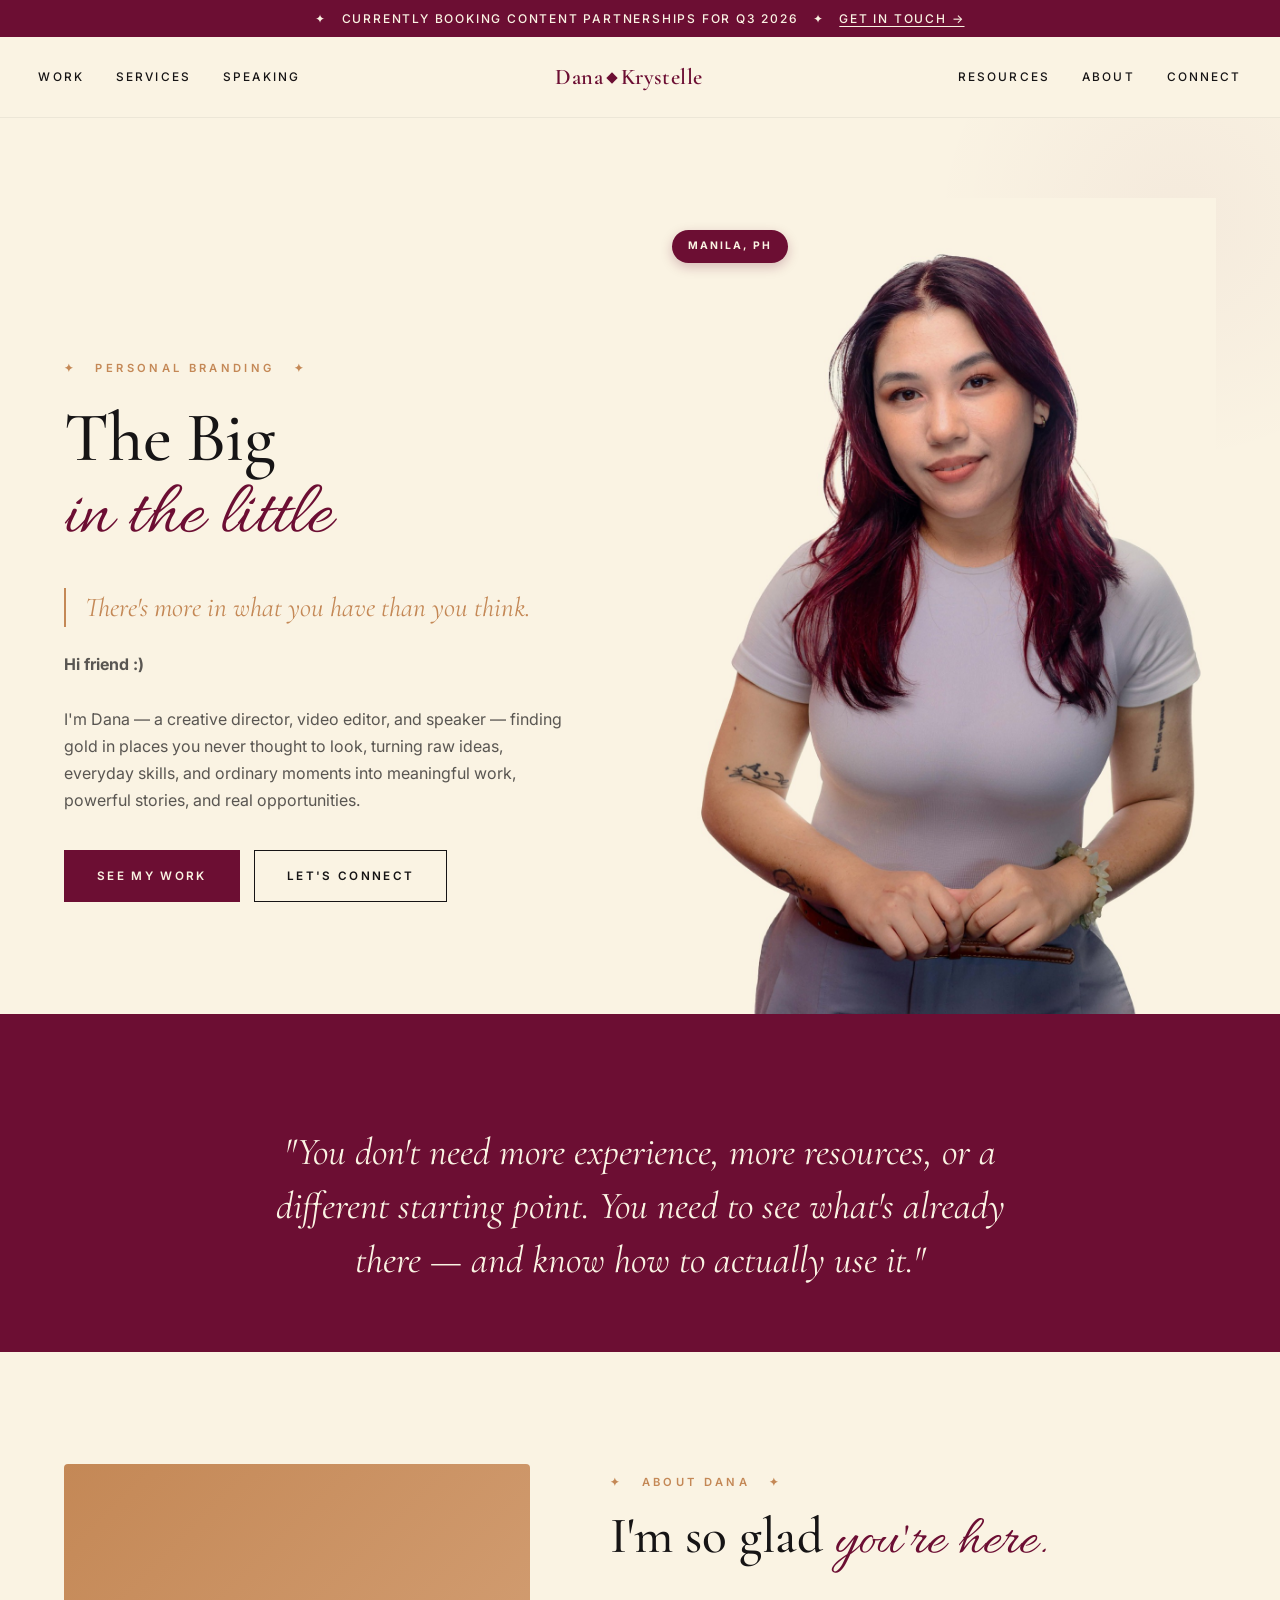
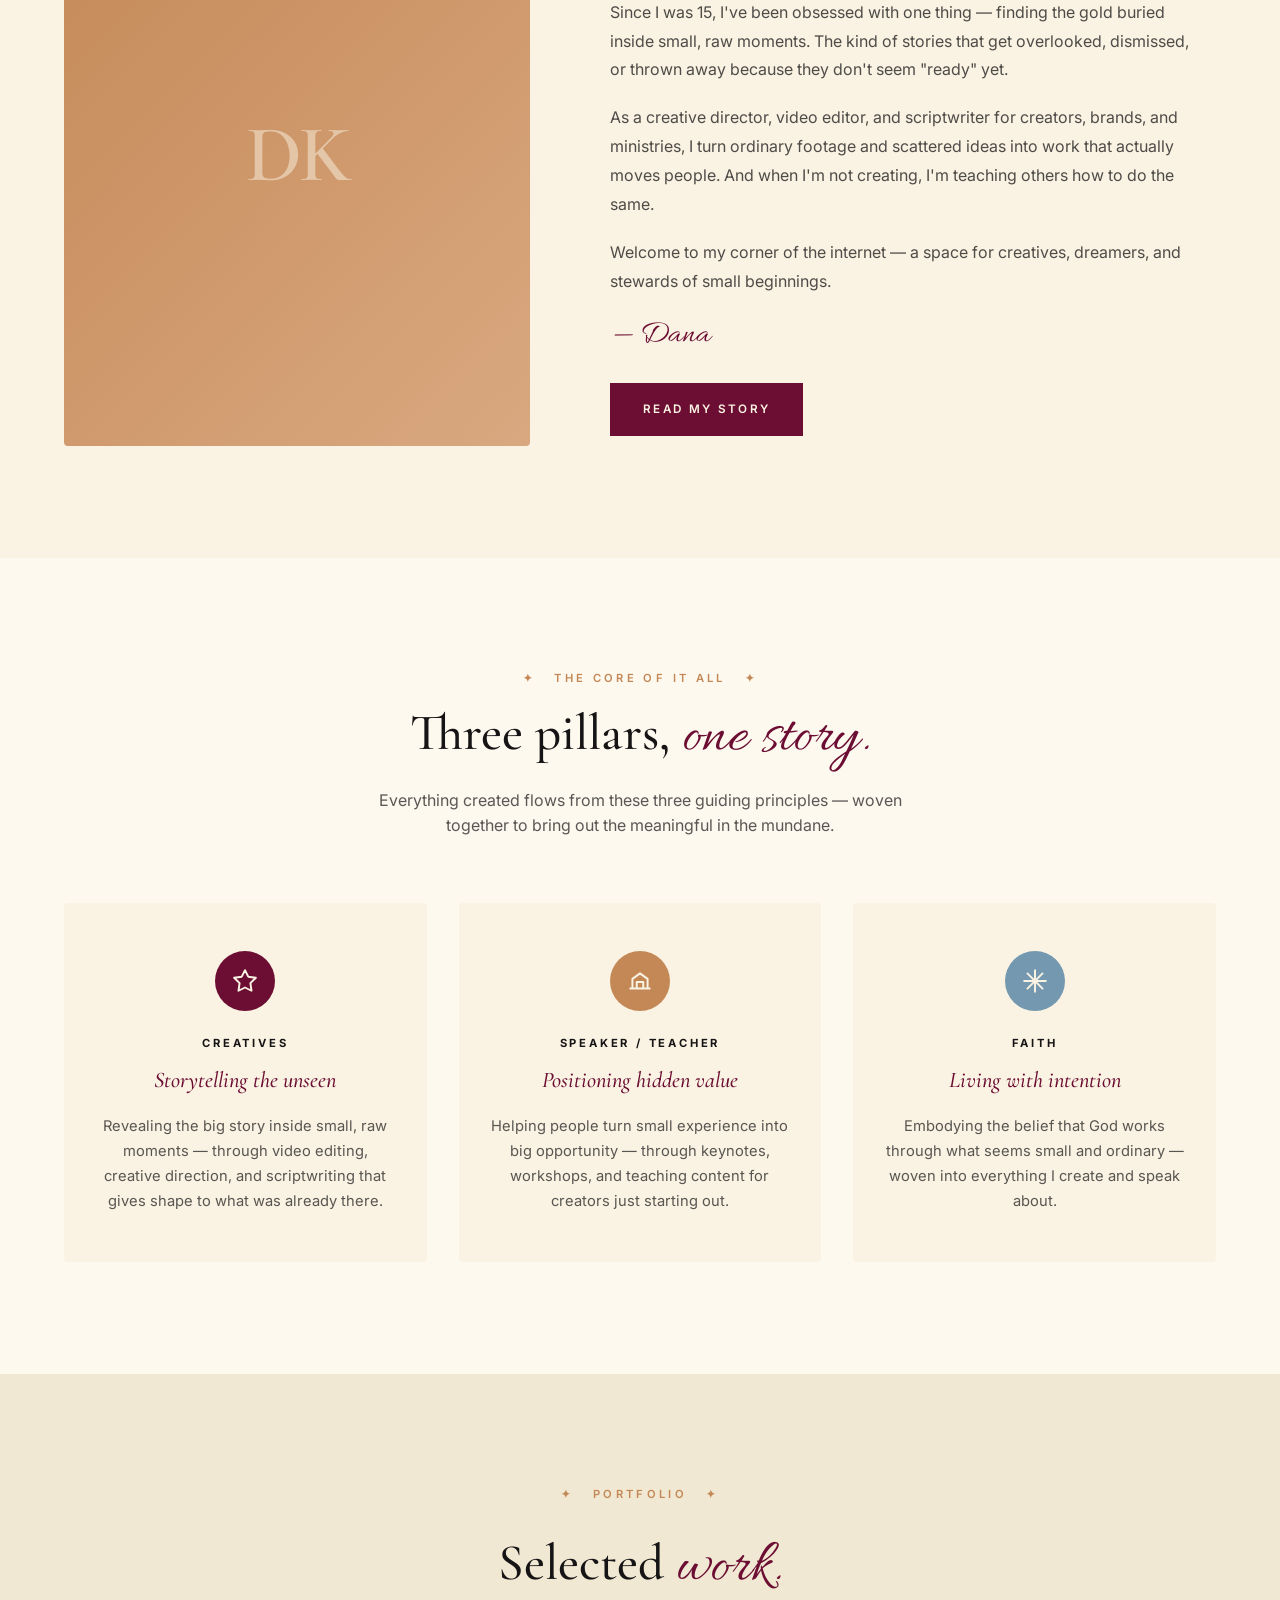
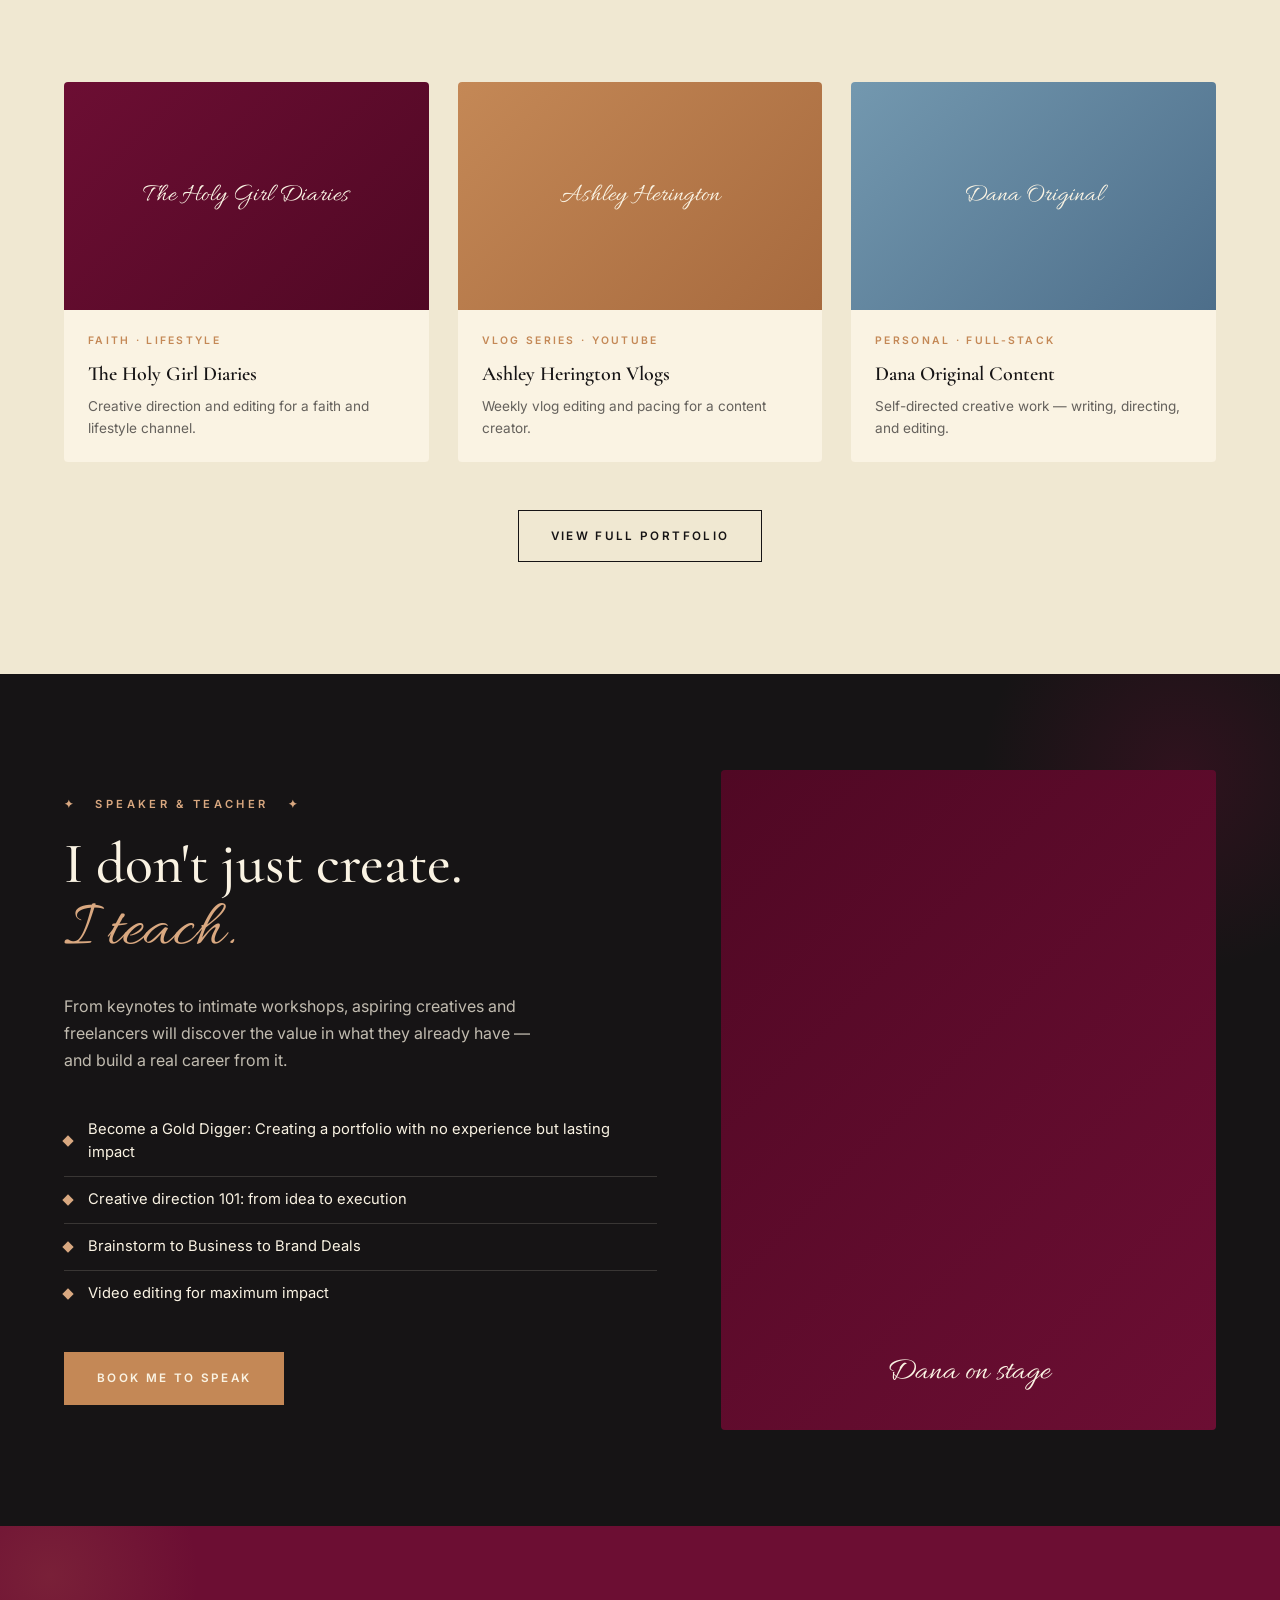
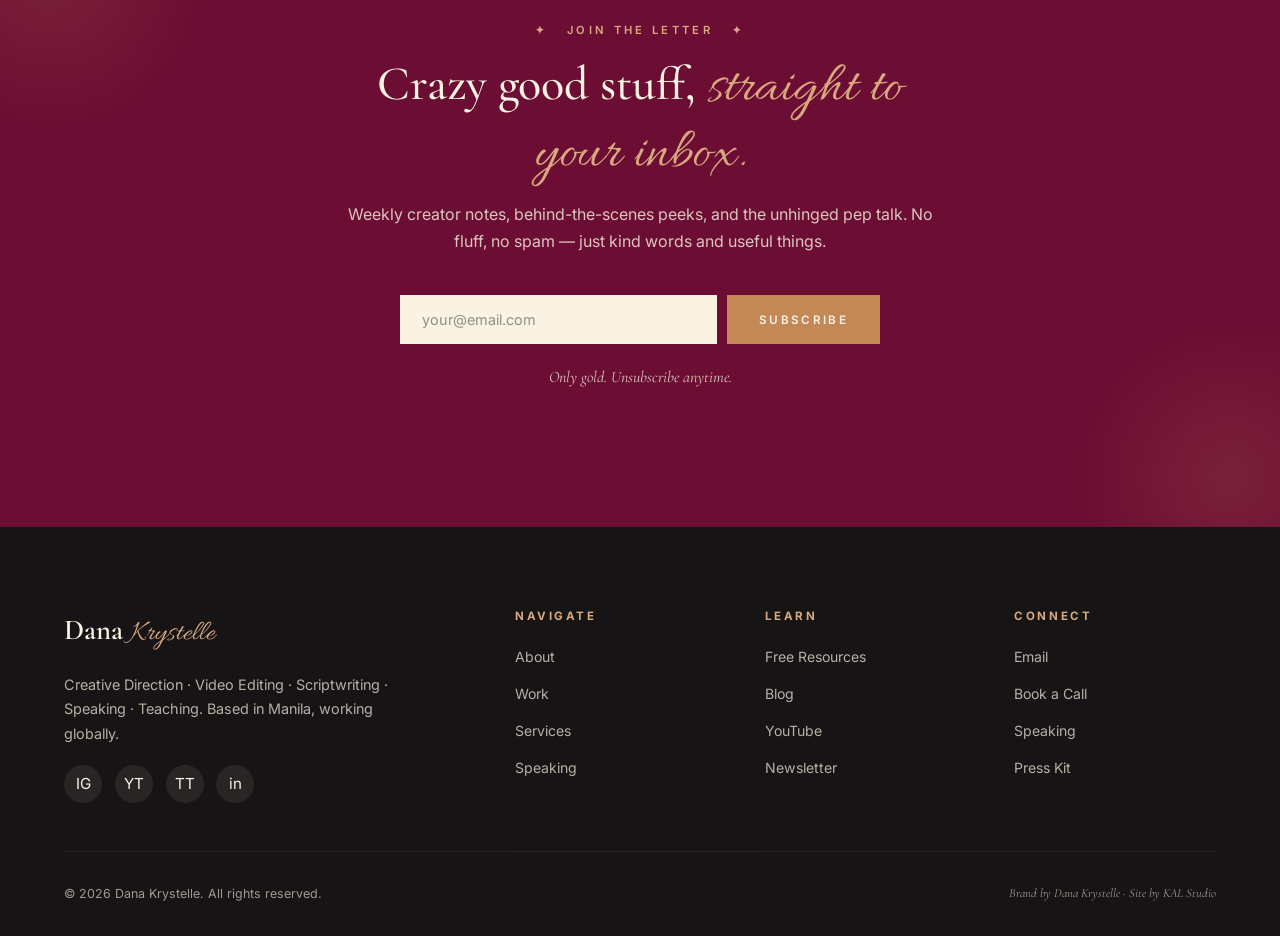
==== index.html @ e23ae47c "Add files via upload" ====
<!DOCTYPE html>
<html lang="en">
<head>
<meta charset="UTF-8">
<meta name="viewport" content="width=device-width, initial-scale=1.0">
<title>Dana Krystelle — The Big in the Little</title>
<link rel="preconnect" href="https://fonts.googleapis.com">
<link rel="preconnect" href="https://fonts.gstatic.com" crossorigin>
<link href="https://fonts.googleapis.com/css2?family=Cormorant+Garamond:ital,wght@0,400;0,500;0,600;0,700;1,400&family=Inter:wght@300;400;500;600;700&family=Allura&display=swap" rel="stylesheet">
<style>
/* ════════════ DANA KRYSTELLE — SHARED STYLES ════════════ */

:root {
  --salem: #161415;
  --blood: #6c0e33;
  --blood-deep: #500824;
  --water: #7398af;
  --coffee: #c48856;
  --coffee-soft: #d9a880;
  --linen: #faf3e3;
  --linen-deep: #f0e8d2;
  --linen-cream: #fdf9ef;
  --serif: 'Cormorant Garamond', Georgia, serif;
  --sans: 'Inter', -apple-system, sans-serif;
  --script: 'Allura', cursive;
}

* { margin: 0; padding: 0; box-sizing: border-box; }

html { scroll-behavior: smooth; }

body {
  background: var(--linen);
  color: var(--salem);
  font-family: var(--sans);
  font-weight: 400;
  line-height: 1.6;
  overflow-x: hidden;
}

img { max-width: 100%; display: block; }

/* ════════════ ANNOUNCEMENT BAR ════════════ */
.announce {
  background: var(--blood);
  color: var(--linen);
  text-align: center;
  padding: 0.55rem 1rem;
  font-size: 0.75rem;
  letter-spacing: 0.15em;
  text-transform: uppercase;
  font-weight: 500;
}
.announce a {
  color: var(--linen);
  text-decoration: underline;
  text-underline-offset: 3px;
}

/* ════════════ NAV ════════════ */
nav {
  background: var(--linen);
  padding: 1.4rem 3vw;
  display: flex;
  align-items: center;
  justify-content: space-between;
  position: sticky;
  top: 0;
  z-index: 100;
  border-bottom: 1px solid rgba(22, 20, 21, 0.06);
}

.nav-left, .nav-right {
  display: flex;
  gap: 2rem;
  align-items: center;
}

.nav-link {
  font-family: var(--sans);
  font-size: 0.74rem;
  letter-spacing: 0.18em;
  text-transform: uppercase;
  color: var(--salem);
  text-decoration: none;
  font-weight: 500;
  transition: color 0.2s;
}
.nav-link:hover { color: var(--blood); }
.nav-link.active { color: var(--blood); }

.nav-logo {
  font-family: var(--serif);
  font-weight: 600;
  font-size: 1.4rem;
  color: var(--blood);
  text-decoration: none;
  letter-spacing: 0.02em;
}
.nav-logo .diamond {
  display: inline-block;
  width: 8px;
  height: 8px;
  background: var(--blood);
  margin: 0 0.3rem;
  transform: rotate(45deg);
  vertical-align: middle;
  margin-bottom: 4px;
}

@media(max-width: 900px) {
  .nav-left, .nav-right { gap: 1rem; }
  .nav-link { font-size: 0.65rem; }
  .nav-logo { font-size: 1.1rem; }
}

/* ════════════ BUTTONS ════════════ */
.btn {
  font-family: var(--sans);
  font-size: 0.73rem;
  font-weight: 600;
  letter-spacing: 0.2em;
  text-transform: uppercase;
  padding: 1rem 2rem;
  text-decoration: none;
  display: inline-block;
  transition: all 0.25s;
  border: 1.5px solid transparent;
  cursor: pointer;
}

.btn-primary {
  background: var(--blood);
  color: var(--linen);
}
.btn-primary:hover { background: var(--blood-deep); }

.btn-outline {
  background: transparent;
  color: var(--salem);
  border-color: var(--salem);
}
.btn-outline:hover { background: var(--salem); color: var(--linen); }

.btn-coffee {
  background: var(--coffee);
  color: var(--linen);
}
.btn-coffee:hover { background: #a76a3e; }

/* ════════════ SECTION ELEMENTS ════════════ */
.section-eyebrow {
  font-family: var(--sans);
  font-size: 0.7rem;
  letter-spacing: 0.3em;
  text-transform: uppercase;
  color: var(--coffee);
  font-weight: 600;
  margin-bottom: 1rem;
}

/* ════════════ PAGE HEADER (Sub-pages) ════════════ */
.page-header {
  background: var(--linen);
  padding: 5rem 5vw 4rem;
  text-align: center;
  border-bottom: 1px solid rgba(22, 20, 21, 0.06);
}

.page-header .eyebrow {
  font-family: var(--sans);
  font-size: 0.7rem;
  letter-spacing: 0.3em;
  text-transform: uppercase;
  color: var(--coffee);
  font-weight: 600;
  margin-bottom: 1rem;
}

.page-header h1 {
  font-family: var(--serif);
  font-weight: 500;
  font-size: clamp(2.5rem, 5vw, 4.5rem);
  line-height: 1.05;
  color: var(--salem);
  margin-bottom: 1rem;
}

.page-header h1 .script {
  font-family: var(--script);
  color: var(--blood);
  font-weight: 400;
  font-size: 1.15em;
}

.page-header p {
  font-family: var(--sans);
  font-size: 1.05rem;
  color: var(--salem);
  opacity: 0.7;
  line-height: 1.7;
  max-width: 600px;
  margin: 0 auto;
}

/* ════════════ NEWSLETTER ════════════ */
.newsletter {
  background: var(--blood);
  color: var(--linen);
  padding: 6rem 5vw;
  text-align: center;
  position: relative;
  overflow: hidden;
}

.newsletter::before, .newsletter::after {
  content: '';
  position: absolute;
  width: 300px;
  height: 300px;
  background: radial-gradient(circle, rgba(196, 136, 86, 0.15), transparent 70%);
  border-radius: 50%;
}
.newsletter::before { top: -100px; left: -100px; }
.newsletter::after { bottom: -100px; right: -100px; }

.newsletter-content {
  max-width: 600px;
  margin: 0 auto;
  position: relative;
  z-index: 2;
}

.newsletter-eyebrow {
  font-family: var(--sans);
  font-size: 0.7rem;
  letter-spacing: 0.3em;
  text-transform: uppercase;
  color: var(--coffee-soft);
  font-weight: 600;
  margin-bottom: 1rem;
}

.newsletter h2 {
  font-family: var(--serif);
  font-weight: 500;
  font-size: clamp(2rem, 4vw, 3rem);
  line-height: 1.15;
  margin-bottom: 0.8rem;
}

.newsletter h2 .script {
  font-family: var(--script);
  color: var(--coffee-soft);
  font-weight: 400;
  font-size: 1.2em;
}

.newsletter p {
  font-size: 1rem;
  opacity: 0.8;
  line-height: 1.7;
  margin-bottom: 2.5rem;
}

.newsletter-form {
  display: flex;
  gap: 0.6rem;
  max-width: 480px;
  margin: 0 auto;
  flex-wrap: wrap;
  justify-content: center;
}

.newsletter-input {
  flex: 1;
  min-width: 240px;
  padding: 1rem 1.4rem;
  background: var(--linen);
  border: none;
  color: var(--salem);
  font-family: var(--sans);
  font-size: 0.9rem;
  border-radius: 0;
}
.newsletter-input::placeholder { color: rgba(22, 20, 21, 0.45); }
.newsletter-input:focus { outline: 2px solid var(--coffee); outline-offset: 2px; }

.newsletter-btn {
  background: var(--coffee);
  color: var(--linen);
  border: none;
  padding: 1rem 2rem;
  font-family: var(--sans);
  font-size: 0.73rem;
  font-weight: 600;
  letter-spacing: 0.2em;
  text-transform: uppercase;
  cursor: pointer;
  transition: background 0.2s;
}
.newsletter-btn:hover { background: #a76a3e; }

.newsletter-note {
  font-size: 0.75rem;
  margin-top: 1.2rem;
  opacity: 0.6;
  font-style: italic;
  font-family: var(--serif);
}

/* ════════════ FOOTER ════════════ */
footer {
  background: var(--salem);
  color: var(--linen);
  padding: 5rem 5vw 2rem;
}

.footer-top {
  display: grid;
  grid-template-columns: 2fr 1fr 1fr 1fr;
  gap: 3rem;
  max-width: 1200px;
  margin: 0 auto 3rem;
}

.footer-brand h3 {
  font-family: var(--serif);
  font-weight: 600;
  font-size: 1.8rem;
  color: var(--linen);
  margin-bottom: 1rem;
}

.footer-brand h3 .script {
  font-family: var(--script);
  color: var(--coffee-soft);
  font-weight: 400;
}

.footer-brand p {
  font-size: 0.9rem;
  opacity: 0.7;
  line-height: 1.7;
  max-width: 360px;
  margin-bottom: 1.2rem;
}

.footer-social {
  display: flex;
  gap: 0.8rem;
}

.footer-social a {
  width: 38px;
  height: 38px;
  background: rgba(250, 243, 227, 0.08);
  border-radius: 50%;
  display: flex;
  align-items: center;
  justify-content: center;
  color: var(--linen);
  text-decoration: none;
  font-size: 0.95rem;
  transition: background 0.2s;
}
.footer-social a:hover { background: var(--blood); }

.footer-col h4 {
  font-family: var(--sans);
  font-size: 0.72rem;
  font-weight: 700;
  letter-spacing: 0.22em;
  text-transform: uppercase;
  margin-bottom: 1.2rem;
  color: var(--coffee-soft);
}

.footer-col ul { list-style: none; }
.footer-col li { margin-bottom: 0.7rem; }
.footer-col a {
  font-family: var(--sans);
  font-size: 0.88rem;
  color: var(--linen);
  text-decoration: none;
  opacity: 0.7;
  transition: opacity 0.2s;
}
.footer-col a:hover { opacity: 1; color: var(--coffee-soft); }

.footer-bottom {
  max-width: 1200px;
  margin: 0 auto;
  padding-top: 2rem;
  border-top: 1px solid rgba(250, 243, 227, 0.1);
  display: flex;
  justify-content: space-between;
  align-items: center;
  flex-wrap: wrap;
  gap: 1rem;
  font-size: 0.78rem;
  opacity: 0.6;
}

.footer-bottom .credit {
  font-family: var(--serif);
  font-style: italic;
}

@media(max-width: 900px) {
  .footer-top { grid-template-columns: 1fr 1fr; gap: 2rem; }
}
@media(max-width: 600px) {
  .footer-top { grid-template-columns: 1fr; }
}

/* ════════════ FADE-UP ANIMATION ════════════ */
.fade-up {
  opacity: 0;
  transform: translateY(30px);
  transition: opacity 0.8s ease, transform 0.8s ease;
}
.fade-up.visible {
  opacity: 1;
  transform: none;
}

</style>
<style>
/* ════════════ HERO ════════════ */
.hero {
  background: var(--linen);
  padding: 5rem 5vw 0;
  display: grid;
  grid-template-columns: 1fr 1fr;
  gap: 4rem;
  align-items: end;
  position: relative;
  overflow: visible;
  min-height: 600px;
}
.hero-text { padding-bottom: 7rem; }
.hero::before {
  content: '';
  position: absolute;
  top: -150px;
  right: -150px;
  width: 500px;
  height: 500px;
  background: radial-gradient(circle, rgba(108, 14, 51, 0.04), transparent 70%);
  border-radius: 50%;
  pointer-events: none;
}
.hero-text { max-width: 580px; position: relative; z-index: 2; }
.hero-eyebrow {
  font-family: var(--sans);
  font-size: 0.7rem;
  letter-spacing: 0.3em;
  text-transform: uppercase;
  color: var(--coffee);
  font-weight: 600;
  margin-bottom: 1.5rem;
}
.hero h1 {
  font-family: var(--serif);
  font-weight: 500;
  font-size: clamp(2.8rem, 5.5vw, 5rem);
  line-height: 1.05;
  letter-spacing: -0.01em;
  color: var(--salem);
  margin-bottom: 0.5rem;
}
.hero h1 .script {
  font-family: var(--script);
  font-weight: 400;
  color: var(--blood);
  font-size: 1.1em;
  display: block;
  line-height: 1;
  margin-top: 0.2rem;
}
.hero-quote {
  font-family: var(--serif);
  font-style: italic;
  font-size: clamp(1.35rem, 2.4vw, 1.7rem);
  color: var(--coffee);
  margin: 2rem 0 1.5rem;
  line-height: 1.45;
  padding-left: 1.2rem;
  border-left: 2px solid var(--coffee);
}
.hero-sub {
  font-family: var(--sans);
  font-size: 1rem;
  color: var(--salem);
  opacity: 0.7;
  line-height: 1.7;
  margin-bottom: 2.2rem;
  max-width: 500px;
}
.hero-actions { display: flex; gap: 0.9rem; flex-wrap: wrap; }
.hero-photo {
  position: relative;
  align-self: end;
  background: transparent;
}
.hero-photo-inner {
  width: 100%;
  height: 100%;
  position: relative;
  display: flex;
  align-items: flex-end;
  justify-content: center;
}
.hero-photo-img {
  width: 100%;
  height: auto;
  display: block;
  object-fit: contain;
  object-position: bottom center;
}

.hero-photo-label {
  display: none;
}
.hero-photo-tag {
  position: absolute;
  top: 2rem;
  left: 0;
  background: var(--blood);
  color: var(--linen);
  font-family: var(--sans);
  font-size: 0.65rem;
  letter-spacing: 0.2em;
  text-transform: uppercase;
  font-weight: 700;
  padding: 0.5rem 1rem;
  border-radius: 100px;
  z-index: 3;
  box-shadow: 0 4px 12px rgba(108, 14, 51, 0.25);
}
@media(max-width: 900px) {
  .hero { grid-template-columns: 1fr; gap: 2.5rem; padding: 3rem 5vw 0; min-height: auto; }
  .hero-text { padding-bottom: 2rem; }
  .hero-photo { max-width: 320px; margin: 0 auto; margin-bottom: -60px; }
}

/* ════════════ VERSE STRIP ════════════ */
.verse-strip {
  background: var(--blood);
  color: var(--linen);
  padding: 7rem 5vw 4rem;
  text-align: center;
  position: relative;
}
.verse-strip-quote {
  font-family: var(--serif);
  font-style: italic;
  font-size: clamp(1.5rem, 3vw, 2.4rem);
  line-height: 1.4;
  font-weight: 400;
  max-width: 800px;
  margin: 0 auto;
}
.verse-strip-attr {
  font-family: var(--sans);
  font-size: 0.75rem;
  letter-spacing: 0.25em;
  text-transform: uppercase;
  margin-top: 1.5rem;
  opacity: 0.7;
  font-weight: 500;
}

/* ════════════ WELCOME / ABOUT TEASER ════════════ */
.welcome {
  background: var(--linen);
  padding: 7rem 5vw;
  display: grid;
  grid-template-columns: 1fr 1.3fr;
  gap: 5rem;
  align-items: center;
}
.welcome-photo { position: relative; aspect-ratio: 4/5; }
.welcome-photo-bg {
  width: 100%;
  height: 100%;
  background: linear-gradient(135deg, var(--coffee), var(--coffee-soft));
  display: flex;
  align-items: center;
  justify-content: center;
  font-family: var(--serif);
  font-weight: 600;
  color: rgba(250, 243, 227, 0.5);
  font-size: 5rem;
  letter-spacing: -0.04em;
  border-radius: 4px;
}
.welcome-photo::before {
  content: '';
  position: absolute;
  top: 20px;
  left: 20px;
  right: -20px;
  bottom: -20px;
  border: 1.5px solid var(--blood);
  border-radius: 4px;
  z-index: -1;
}
.welcome-text { max-width: 580px; }
.welcome h2 {
  font-family: var(--serif);
  font-weight: 500;
  font-size: clamp(2rem, 4vw, 3.4rem);
  line-height: 1.1;
  margin-bottom: 1.5rem;
  color: var(--salem);
}
.welcome h2 .script {
  font-family: var(--script);
  color: var(--blood);
  font-weight: 400;
  font-size: 1.1em;
}
.welcome p {
  font-size: 1rem;
  color: var(--salem);
  opacity: 0.75;
  line-height: 1.8;
  margin-bottom: 1.2rem;
}
.welcome-sig {
  font-family: var(--script);
  font-size: 2rem;
  color: var(--blood);
  margin-top: 1.5rem;
  line-height: 1;
}
.welcome-cta { margin-top: 2rem; }
@media(max-width: 900px) {
  .welcome { grid-template-columns: 1fr; gap: 3rem; padding: 4rem 5vw; }
  .welcome-photo { max-width: 380px; }
  .welcome-photo::before { display: none; }
}

/* ════════════ BRAND PILLARS ════════════ */
.pillars { background: var(--linen-cream); padding: 7rem 5vw; text-align: center; }
.pillars-header { margin-bottom: 4rem; }
.pillars-header h2 {
  font-family: var(--serif);
  font-weight: 500;
  font-size: clamp(2rem, 4vw, 3.2rem);
  line-height: 1.15;
  margin-bottom: 0.8rem;
}
.pillars-header .script {
  font-family: var(--script);
  color: var(--blood);
  font-weight: 400;
  font-size: 1.2em;
}
.pillars-header p {
  font-size: 1rem;
  color: var(--salem);
  opacity: 0.7;
  max-width: 580px;
  margin: 0 auto;
}
.pillars-grid {
  display: grid;
  grid-template-columns: repeat(3, 1fr);
  gap: 2rem;
  max-width: 1200px;
  margin: 0 auto;
}
.pillar {
  background: var(--linen);
  padding: 3rem 2rem;
  border-radius: 4px;
  text-align: center;
  transition: transform 0.3s;
}
.pillar:hover { transform: translateY(-6px); }
.pillar-icon {
  width: 60px;
  height: 60px;
  margin: 0 auto 1.5rem;
  display: flex;
  align-items: center;
  justify-content: center;
  background: var(--blood);
  border-radius: 50%;
  color: var(--linen);
}
.pillar:nth-child(2) .pillar-icon { background: var(--coffee); }
.pillar:nth-child(3) .pillar-icon { background: var(--water); }
.pillar-icon svg {
  width: 26px;
  height: 26px;
  stroke: currentColor;
  fill: none;
  stroke-width: 1.8;
  stroke-linecap: round;
  stroke-linejoin: round;
}
.pillar-tag {
  font-family: var(--sans);
  font-size: 0.7rem;
  font-weight: 700;
  letter-spacing: 0.25em;
  text-transform: uppercase;
  color: var(--salem);
  margin-bottom: 0.6rem;
}
.pillar h3 {
  font-family: var(--serif);
  font-style: italic;
  font-weight: 500;
  font-size: 1.4rem;
  color: var(--blood);
  margin-bottom: 1rem;
}
.pillar p {
  font-family: var(--sans);
  font-size: 0.92rem;
  color: var(--salem);
  opacity: 0.7;
  line-height: 1.7;
}
@media(max-width: 900px) {
  .pillars-grid { grid-template-columns: 1fr; }
  .pillars { padding: 4rem 5vw; }
}

/* ════════════ FEATURED WORK PREVIEW ════════════ */
.work-preview { background: var(--linen-deep); padding: 7rem 5vw; }
.work-preview-header { text-align: center; margin-bottom: 4rem; }
.work-preview-header h2 {
  font-family: var(--serif);
  font-weight: 500;
  font-size: clamp(2rem, 4vw, 3.2rem);
  margin-bottom: 0.8rem;
}
.work-preview-header .script {
  font-family: var(--script);
  color: var(--blood);
  font-weight: 400;
  font-size: 1.2em;
}
.work-grid-preview {
  display: grid;
  grid-template-columns: repeat(3, 1fr);
  gap: 1.8rem;
  max-width: 1200px;
  margin: 0 auto 3rem;
}
.work-card {
  background: var(--linen);
  border-radius: 4px;
  overflow: hidden;
  text-decoration: none;
  color: var(--salem);
  transition: transform 0.3s, box-shadow 0.3s;
  display: block;
}
.work-card:hover {
  transform: translateY(-6px);
  box-shadow: 0 20px 40px rgba(22, 20, 21, 0.12);
}
.work-thumb { aspect-ratio: 16/10; position: relative; overflow: hidden; }
.work-thumb-img {
  width: 100%;
  height: 100%;
  display: flex;
  align-items: center;
  justify-content: center;
  font-family: var(--script);
  color: var(--linen);
  font-size: 1.6rem;
}
.wt1 { background: linear-gradient(135deg, #6c0e33, #500824); }
.wt2 { background: linear-gradient(135deg, #c48856, #a76a3e); }
.wt3 { background: linear-gradient(135deg, #7398af, #4d6e8a); }
.work-info { padding: 1.4rem 1.5rem; }
.work-tag {
  font-family: var(--sans);
  font-size: 0.65rem;
  letter-spacing: 0.22em;
  text-transform: uppercase;
  color: var(--coffee);
  font-weight: 600;
  margin-bottom: 0.5rem;
}
.work-card h3 {
  font-family: var(--serif);
  font-weight: 600;
  font-size: 1.25rem;
  margin-bottom: 0.4rem;
  color: var(--salem);
}
.work-card p {
  font-size: 0.85rem;
  color: var(--salem);
  opacity: 0.65;
  line-height: 1.6;
}
.work-cta-wrap { text-align: center; }
@media(max-width: 900px) {
  .work-grid-preview { grid-template-columns: 1fr; }
}

/* ════════════ SPEAKING BANNER ════════════ */
.speaker-banner {
  background: var(--salem);
  color: var(--linen);
  padding: 6rem 5vw;
  position: relative;
  overflow: hidden;
}
.speaker-banner::before {
  content: '';
  position: absolute;
  top: -100px;
  right: -100px;
  width: 400px;
  height: 400px;
  background: radial-gradient(circle, rgba(108, 14, 51, 0.3), transparent 70%);
  border-radius: 50%;
}
.speaker-grid {
  display: grid;
  grid-template-columns: 1.2fr 1fr;
  gap: 4rem;
  align-items: center;
  max-width: 1200px;
  margin: 0 auto;
  position: relative;
  z-index: 2;
}
.speaker-eyebrow {
  font-family: var(--sans);
  font-size: 0.7rem;
  letter-spacing: 0.3em;
  text-transform: uppercase;
  color: var(--coffee-soft);
  font-weight: 600;
  margin-bottom: 1.2rem;
}
.speaker-banner h2 {
  font-family: var(--serif);
  font-weight: 500;
  font-size: clamp(2rem, 4.5vw, 3.6rem);
  line-height: 1.1;
  margin-bottom: 1.5rem;
}
.speaker-banner h2 .script {
  font-family: var(--script);
  color: var(--coffee-soft);
  font-weight: 400;
  font-size: 1.15em;
  display: block;
}
.speaker-banner p {
  font-size: 1rem;
  opacity: 0.75;
  line-height: 1.7;
  margin-bottom: 2rem;
  max-width: 480px;
}
.speaker-topics { list-style: none; margin-bottom: 2.2rem; }
.speaker-topics li {
  padding: 0.7rem 0;
  border-bottom: 1px solid rgba(250, 243, 227, 0.15);
  font-size: 0.92rem;
  display: flex;
  align-items: center;
  gap: 1rem;
}
.speaker-topics li:last-child { border-bottom: none; }
.speaker-topics li::before {
  content: '';
  display: inline-block;
  width: 8px;
  height: 8px;
  background: var(--coffee-soft);
  transform: rotate(45deg);
  flex-shrink: 0;
}
.speaker-photo {
  aspect-ratio: 3/4;
  background: linear-gradient(135deg, var(--blood-deep), var(--blood));
  border-radius: 4px;
  display: flex;
  align-items: flex-end;
  justify-content: center;
  padding: 2rem;
  font-family: var(--script);
  color: var(--linen);
  font-size: 2rem;
  position: relative;
}
@media(max-width: 900px) {
  .speaker-grid { grid-template-columns: 1fr; gap: 3rem; }
  .speaker-banner { padding: 4rem 5vw; }
}
</style>
</head>
<body>

<!-- ANNOUNCEMENT BAR -->
<div class="announce">
  ✦ &nbsp; Currently booking content partnerships for Q3 2026 &nbsp; ✦ &nbsp; <a href="contact.html">Get in touch →</a>
</div>

<!-- NAV -->
<nav>
  <div class="nav-left">
    <a href="work.html" class="nav-link">Work</a>
    <a href="services.html" class="nav-link">Services</a>
    <a href="speaking.html" class="nav-link">Speaking</a>
  </div>
  <a href="index.html" class="nav-logo">Dana<span class="diamond"></span>Krystelle</a>
  <div class="nav-right">
    <a href="teaching.html" class="nav-link">Resources</a>
    <a href="about.html" class="nav-link">About</a>
    <a href="contact.html" class="nav-link">Connect</a>
  </div>
</nav>

<!-- HERO -->
<section class="hero">
  <div class="hero-text">
    <div class="hero-eyebrow">✦ &nbsp; Personal Branding &nbsp; ✦</div>
    <h1>The Big <span class="script">in the little</span></h1>
    <p class="hero-quote">There's more in what you have than you think.</p>
    <p class="hero-sub"><strong>Hi friend :)</strong><br><br>I'm Dana — a creative director, video editor, and speaker — finding gold in places you never thought to look, turning raw ideas, everyday skills, and ordinary moments into meaningful work, powerful stories, and real opportunities.</p>
    <div class="hero-actions">
      <a href="work.html" class="btn btn-primary">See My Work</a>
      <a href="contact.html" class="btn btn-outline">Let's Connect</a>
    </div>
  </div>
  <div class="hero-photo">
    <div class="hero-photo-tag">Manila, PH</div>
    <div class="hero-photo-inner">
      <img src="[data-uri]" alt="Dana Krystelle" class="hero-photo-img">
    </div>
  </div>
</section>

<!-- VERSE STRIP -->
<section class="verse-strip">
  <p class="verse-strip-quote">"You don't need more experience, more resources, or a different starting point. You need to see what's already there — and know how to actually use it."</p>
</section>

<!-- WELCOME / ABOUT TEASER -->
<section class="welcome">
  <div class="welcome-photo">
    <div class="welcome-photo-bg">DK</div>
  </div>
  <div class="welcome-text fade-up">
    <div class="section-eyebrow">✦ &nbsp; About Dana &nbsp; ✦</div>
    <h2>I'm so glad <span class="script">you're here.</span></h2>
    <p>Since I was 15, I've been obsessed with one thing — finding the gold buried inside small, raw moments. The kind of stories that get overlooked, dismissed, or thrown away because they don't seem "ready" yet.</p>
    <p>As a creative director, video editor, and scriptwriter for creators, brands, and ministries, I turn ordinary footage and scattered ideas into work that actually moves people. And when I'm not creating, I'm teaching others how to do the same.</p>
    <p>Welcome to my corner of the internet — a space for creatives, dreamers, and stewards of small beginnings.</p>
    <div class="welcome-sig">— Dana</div>
    <div class="welcome-cta">
      <a href="about.html" class="btn btn-primary">Read My Story</a>
    </div>
  </div>
</section>

<!-- BRAND PILLARS -->
<section class="pillars">
  <div class="pillars-header fade-up">
    <div class="section-eyebrow">✦ &nbsp; The Core of It All &nbsp; ✦</div>
    <h2>Three pillars, <span class="script">one story.</span></h2>
    <p>Everything created flows from these three guiding principles — woven together to bring out the meaningful in the mundane.</p>
  </div>
  <div class="pillars-grid">
    <div class="pillar fade-up">
      <div class="pillar-icon"><svg viewBox="0 0 24 24"><polygon points="12 2 15 8 22 9 17 14 18 21 12 18 6 21 7 14 2 9 9 8 12 2"/></svg></div>
      <div class="pillar-tag">Creatives</div>
      <h3>Storytelling the unseen</h3>
      <p>Revealing the big story inside small, raw moments — through video editing, creative direction, and scriptwriting that gives shape to what was already there.</p>
    </div>
    <div class="pillar fade-up">
      <div class="pillar-icon"><svg viewBox="0 0 24 24"><path d="M3 19h18M5 19v-9l7-5 7 5v9M9 19v-6h6v6"/></svg></div>
      <div class="pillar-tag">Speaker / Teacher</div>
      <h3>Positioning hidden value</h3>
      <p>Helping people turn small experience into big opportunity — through keynotes, workshops, and teaching content for creators just starting out.</p>
    </div>
    <div class="pillar fade-up">
      <div class="pillar-icon"><svg viewBox="0 0 24 24"><path d="M12 2v20M2 12h20M5 5l14 14M5 19l14-14"/></svg></div>
      <div class="pillar-tag">Faith</div>
      <h3>Living with intention</h3>
      <p>Embodying the belief that God works through what seems small and ordinary — woven into everything I create and speak about.</p>
    </div>
  </div>
</section>

<!-- WORK PREVIEW -->
<section class="work-preview">
  <div class="work-preview-header fade-up">
    <div class="section-eyebrow">✦ &nbsp; Portfolio &nbsp; ✦</div>
    <h2>Selected <span class="script">work.</span></h2>
  </div>
  <div class="work-grid-preview">
    <a href="work.html" class="work-card fade-up">
      <div class="work-thumb"><div class="work-thumb-img wt1">The Holy Girl Diaries</div></div>
      <div class="work-info">
        <div class="work-tag">Faith · Lifestyle</div>
        <h3>The Holy Girl Diaries</h3>
        <p>Creative direction and editing for a faith and lifestyle channel.</p>
      </div>
    </a>
    <a href="work.html" class="work-card fade-up">
      <div class="work-thumb"><div class="work-thumb-img wt2">Ashley Herington</div></div>
      <div class="work-info">
        <div class="work-tag">Vlog Series · YouTube</div>
        <h3>Ashley Herington Vlogs</h3>
        <p>Weekly vlog editing and pacing for a content creator.</p>
      </div>
    </a>
    <a href="work.html" class="work-card fade-up">
      <div class="work-thumb"><div class="work-thumb-img wt3">Dana Original</div></div>
      <div class="work-info">
        <div class="work-tag">Personal · Full-Stack</div>
        <h3>Dana Original Content</h3>
        <p>Self-directed creative work — writing, directing, and editing.</p>
      </div>
    </a>
  </div>
  <div class="work-cta-wrap">
    <a href="work.html" class="btn btn-outline">View Full Portfolio</a>
  </div>
</section>

<!-- SPEAKING BANNER -->
<section class="speaker-banner">
  <div class="speaker-grid">
    <div>
      <div class="speaker-eyebrow">✦ &nbsp; Speaker & Teacher &nbsp; ✦</div>
      <h2>I don't just create. <span class="script">I teach.</span></h2>
      <p>From keynotes to intimate workshops, aspiring creatives and freelancers will discover the value in what they already have — and build a real career from it.</p>
      <ul class="speaker-topics">
        <li>Become a Gold Digger: Creating a portfolio with no experience but lasting impact</li>
        <li>Creative direction 101: from idea to execution</li>
        <li>Brainstorm to Business to Brand Deals</li>
        <li>Video editing for maximum impact</li>
      </ul>
      <a href="speaking.html" class="btn btn-coffee">Book Me to Speak</a>
    </div>
    <div class="speaker-photo">Dana on stage</div>
  </div>
</section>

<!-- NEWSLETTER -->
<section class="newsletter">
  <div class="newsletter-content">
    <div class="newsletter-eyebrow">✦ &nbsp; Join the Letter &nbsp; ✦</div>
    <h2>Crazy good stuff, <span class="script">straight to your inbox.</span></h2>
    <p>Weekly creator notes, behind-the-scenes peeks, and the unhinged pep talk. No fluff, no spam — just kind words and useful things.</p>
    <form class="newsletter-form" onsubmit="event.preventDefault();">
      <input type="email" placeholder="your@email.com" class="newsletter-input" required>
      <button type="submit" class="newsletter-btn">Subscribe</button>
    </form>
    <p class="newsletter-note">Only gold. Unsubscribe anytime.</p>
  </div>
</section>

<!-- FOOTER -->
<footer>
  <div class="footer-top">
    <div class="footer-brand">
      <h3>Dana <span class="script">Krystelle</span></h3>
      <p>Creative Direction · Video Editing · Scriptwriting · Speaking · Teaching. Based in Manila, working globally.</p>
      <div class="footer-social">
        <a href="#">IG</a><a href="#">YT</a><a href="#">TT</a><a href="#">in</a>
      </div>
    </div>
    <div class="footer-col">
      <h4>Navigate</h4>
      <ul>
        <li><a href="about.html">About</a></li>
        <li><a href="work.html">Work</a></li>
        <li><a href="services.html">Services</a></li>
        <li><a href="speaking.html">Speaking</a></li>
      </ul>
    </div>
    <div class="footer-col">
      <h4>Learn</h4>
      <ul>
        <li><a href="teaching.html">Free Resources</a></li>
        <li><a href="#">Blog</a></li>
        <li><a href="#">YouTube</a></li>
        <li><a href="#">Newsletter</a></li>
      </ul>
    </div>
    <div class="footer-col">
      <h4>Connect</h4>
      <ul>
        <li><a href="mailto:dana@danakrystelle.com">Email</a></li>
        <li><a href="contact.html">Book a Call</a></li>
        <li><a href="speaking.html">Speaking</a></li>
        <li><a href="#">Press Kit</a></li>
      </ul>
    </div>
  </div>
  <div class="footer-bottom">
    <span>© 2026 Dana Krystelle. All rights reserved.</span>
    <span class="credit">Brand by Dana Krystelle · Site by KAL Studio</span>
  </div>
</footer>

<script>
// Fade-up on scroll
const observer = new IntersectionObserver((entries) => {
  entries.forEach(entry => {
    if (entry.isIntersecting) {
      entry.target.classList.add('visible');
      observer.unobserve(entry.target);
    }
  });
}, { threshold: 0.15 });

document.querySelectorAll('.fade-up').forEach(el => observer.observe(el));

</script>
</body>
</html>
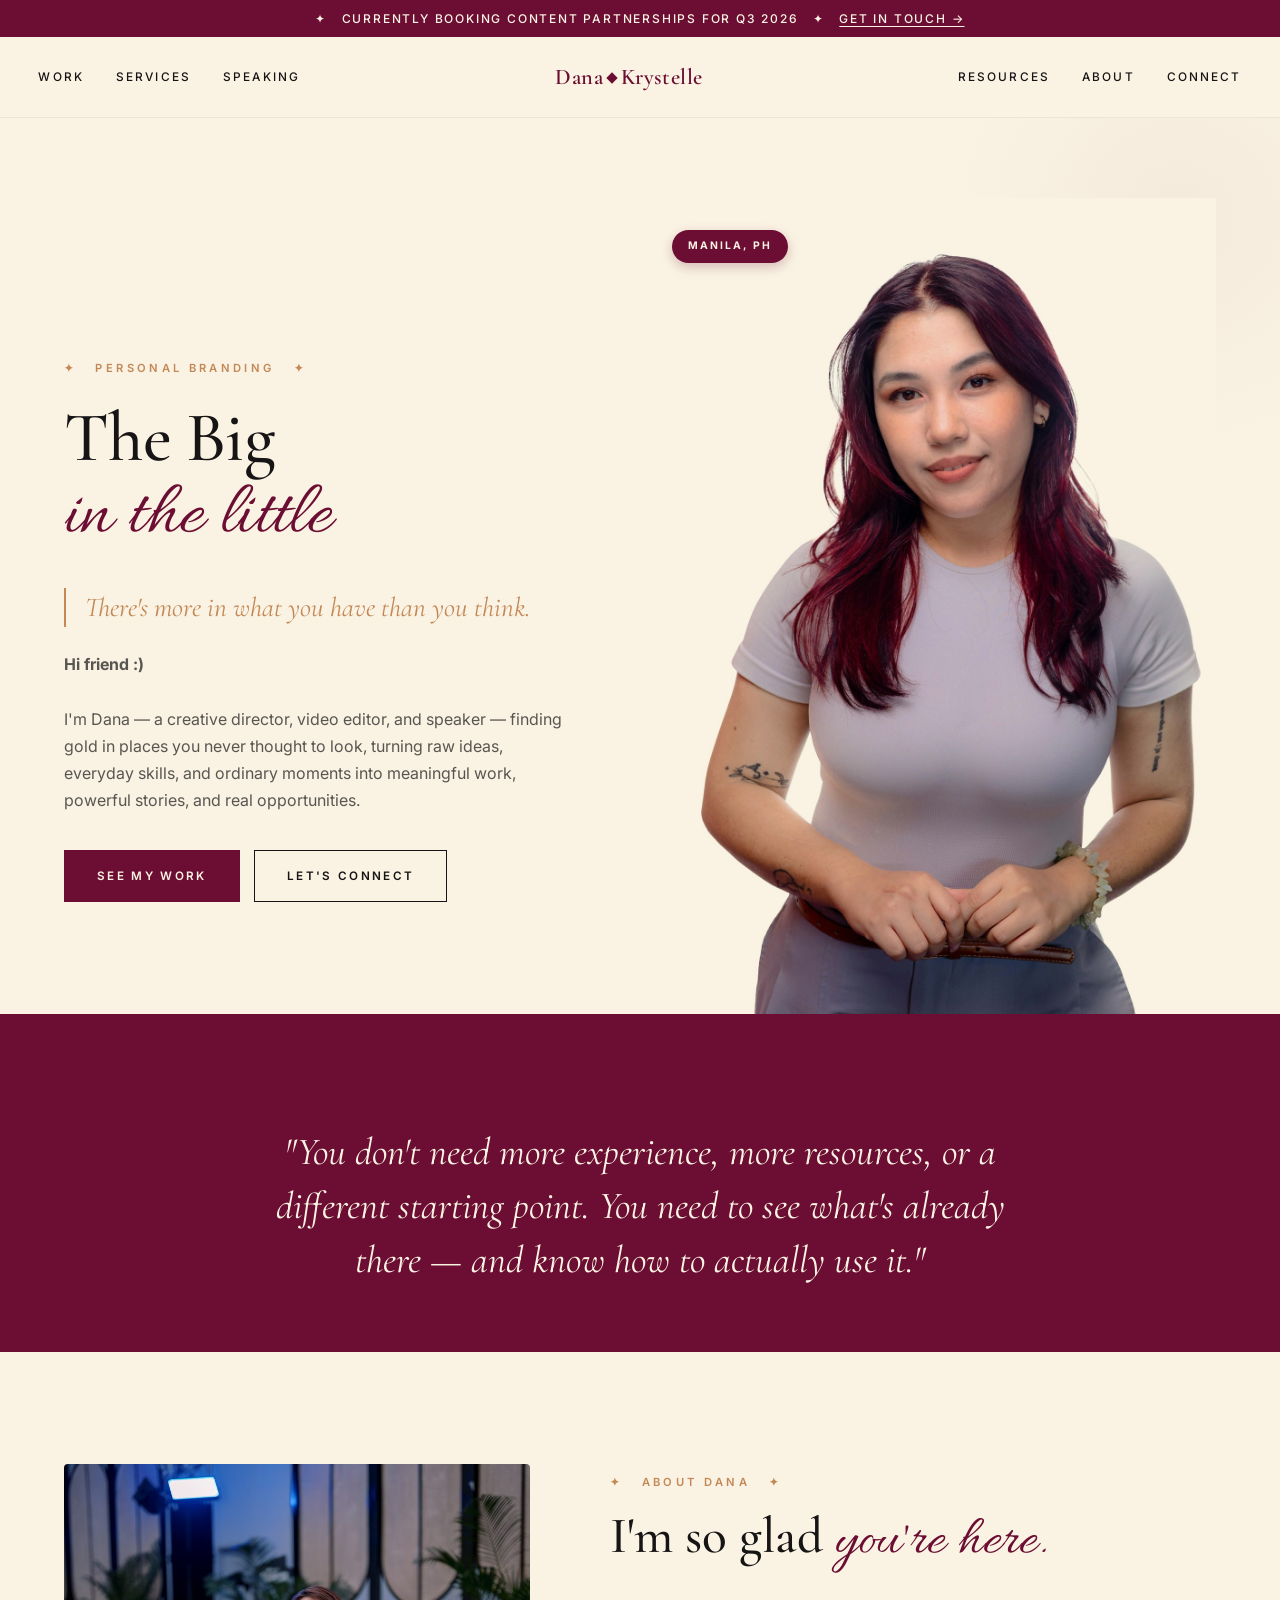
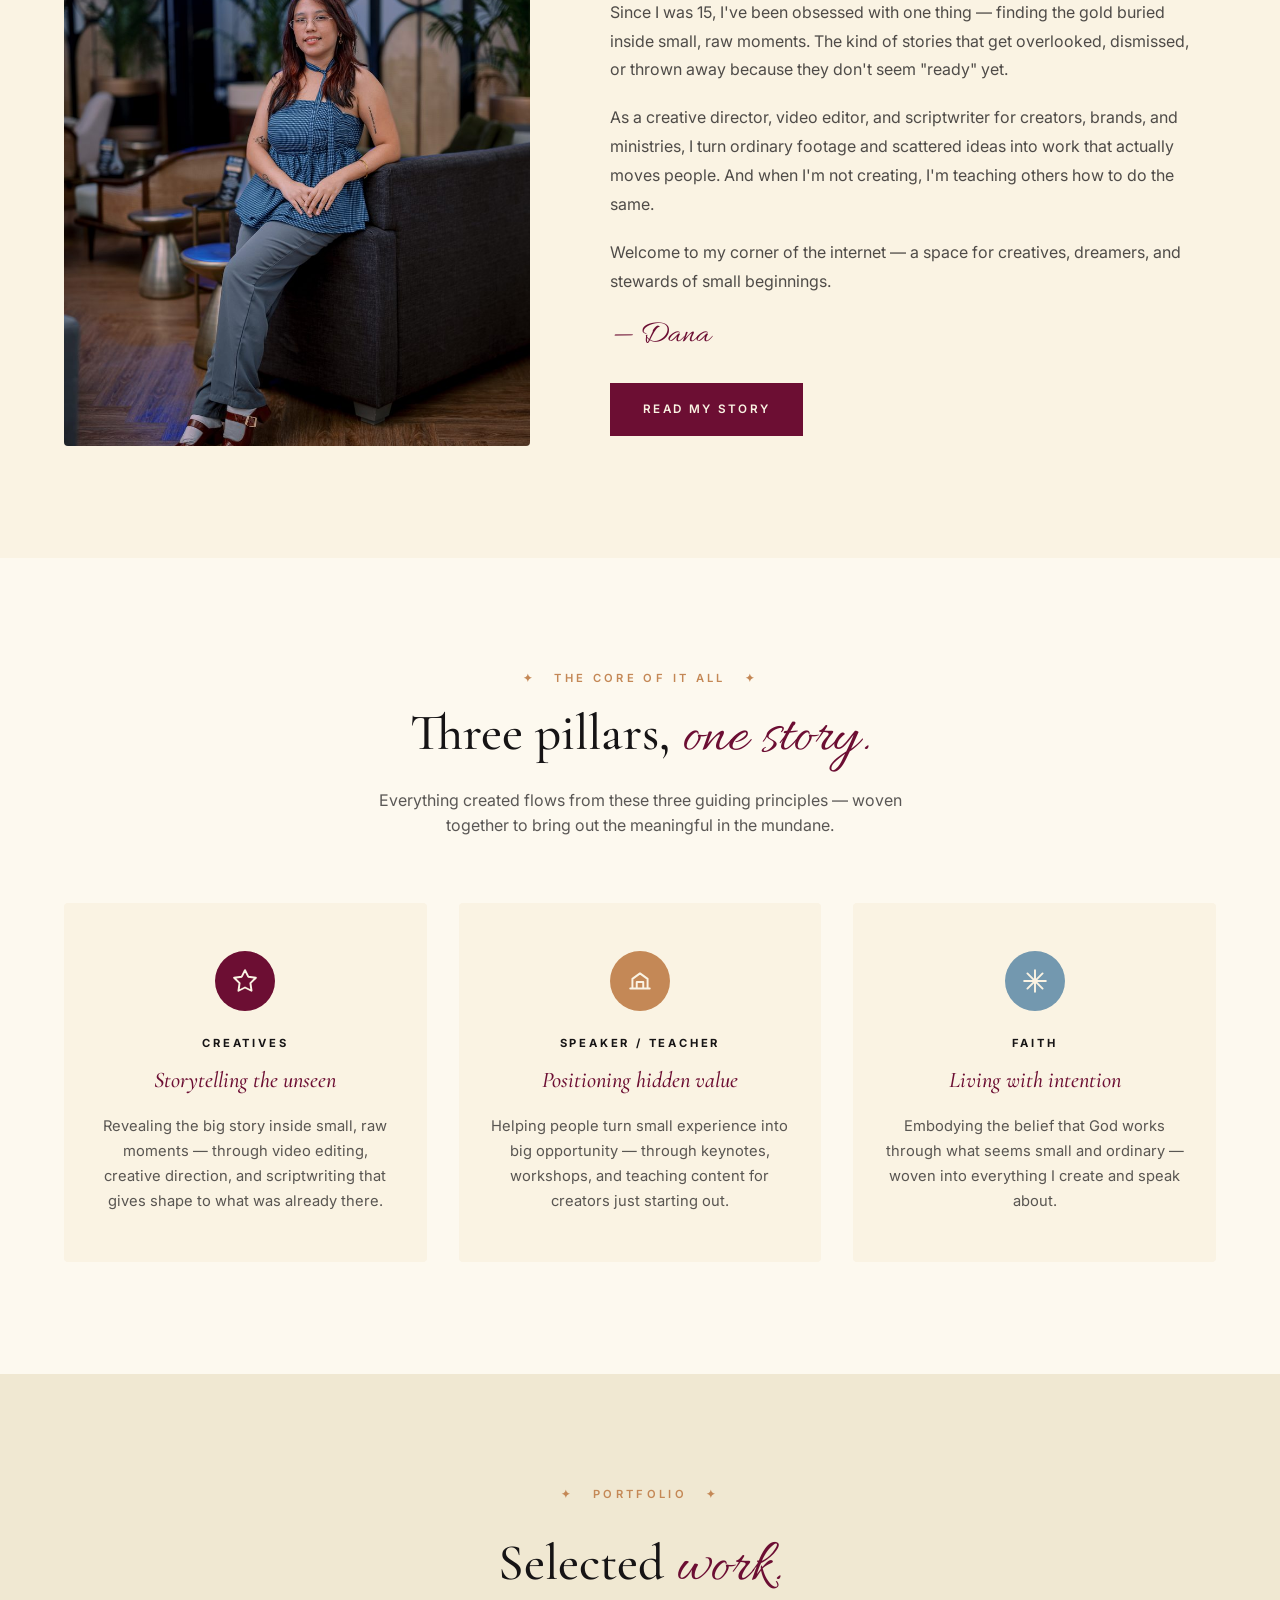
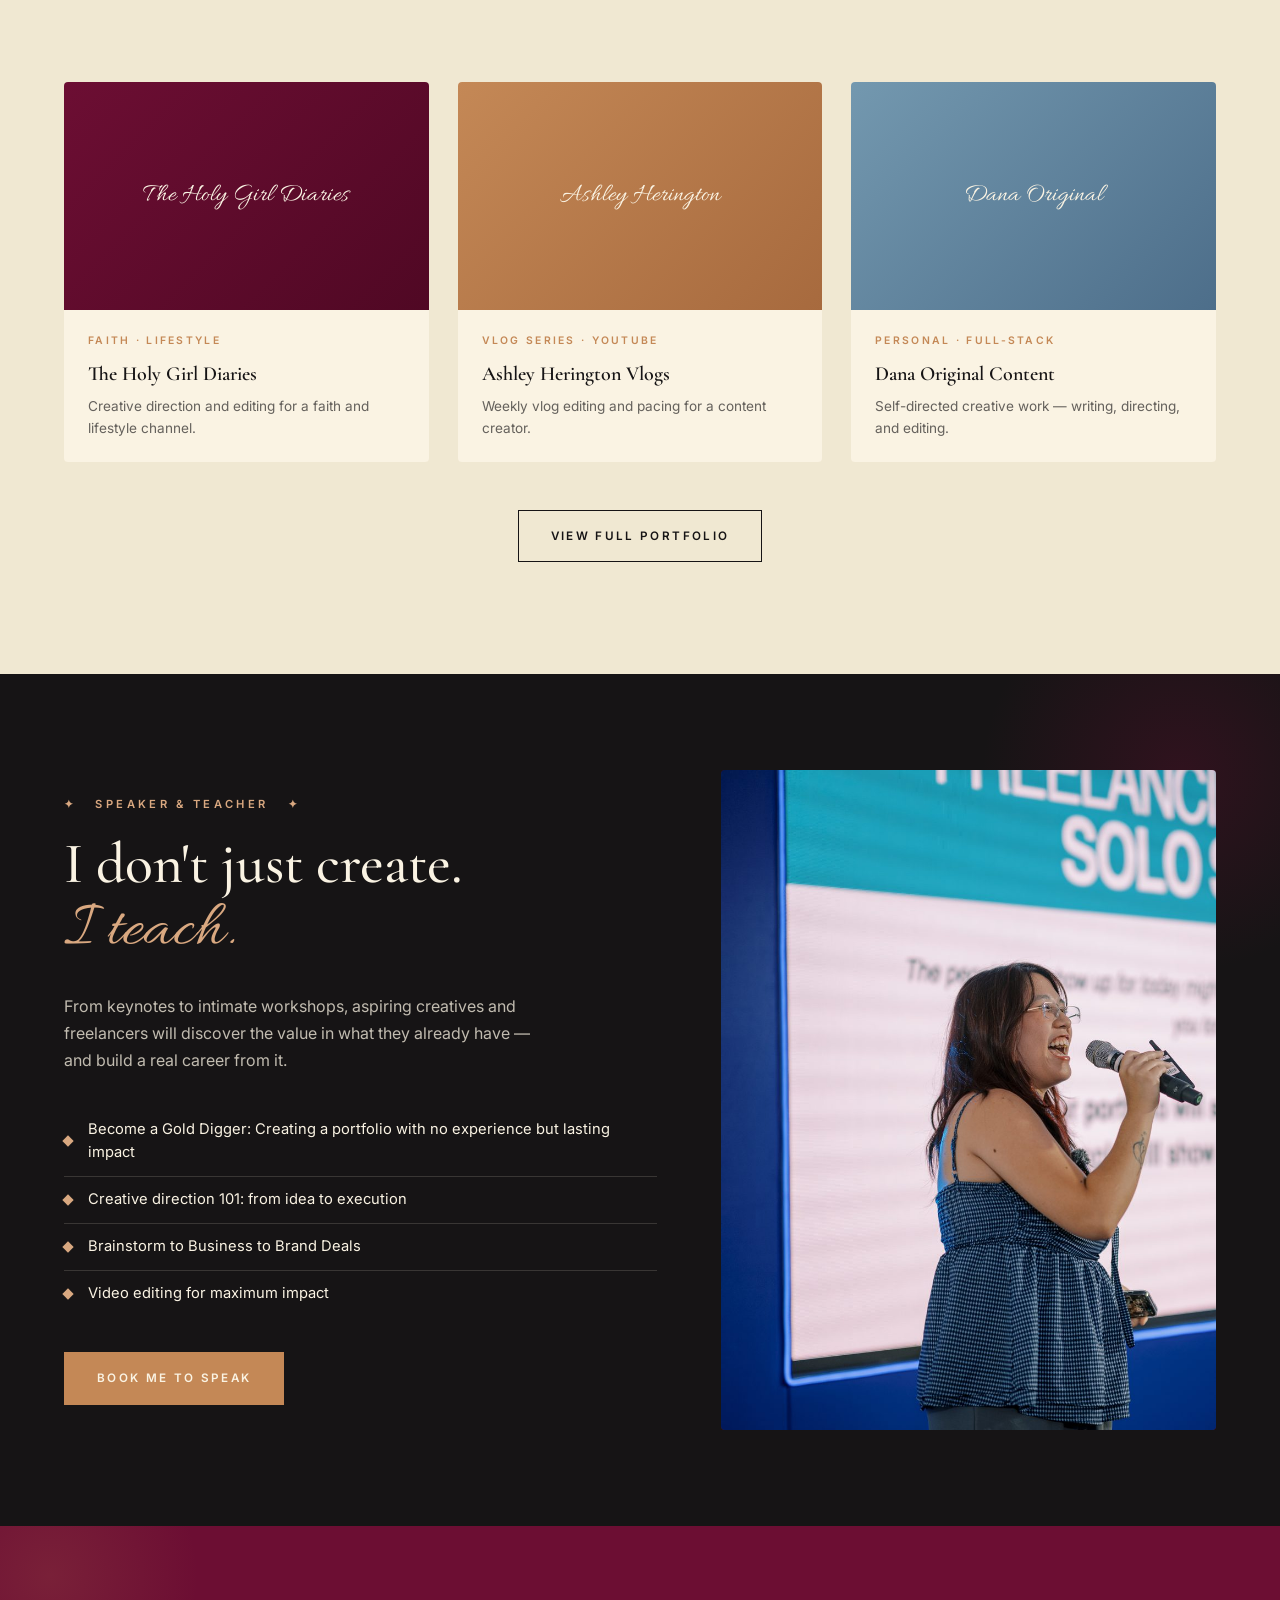
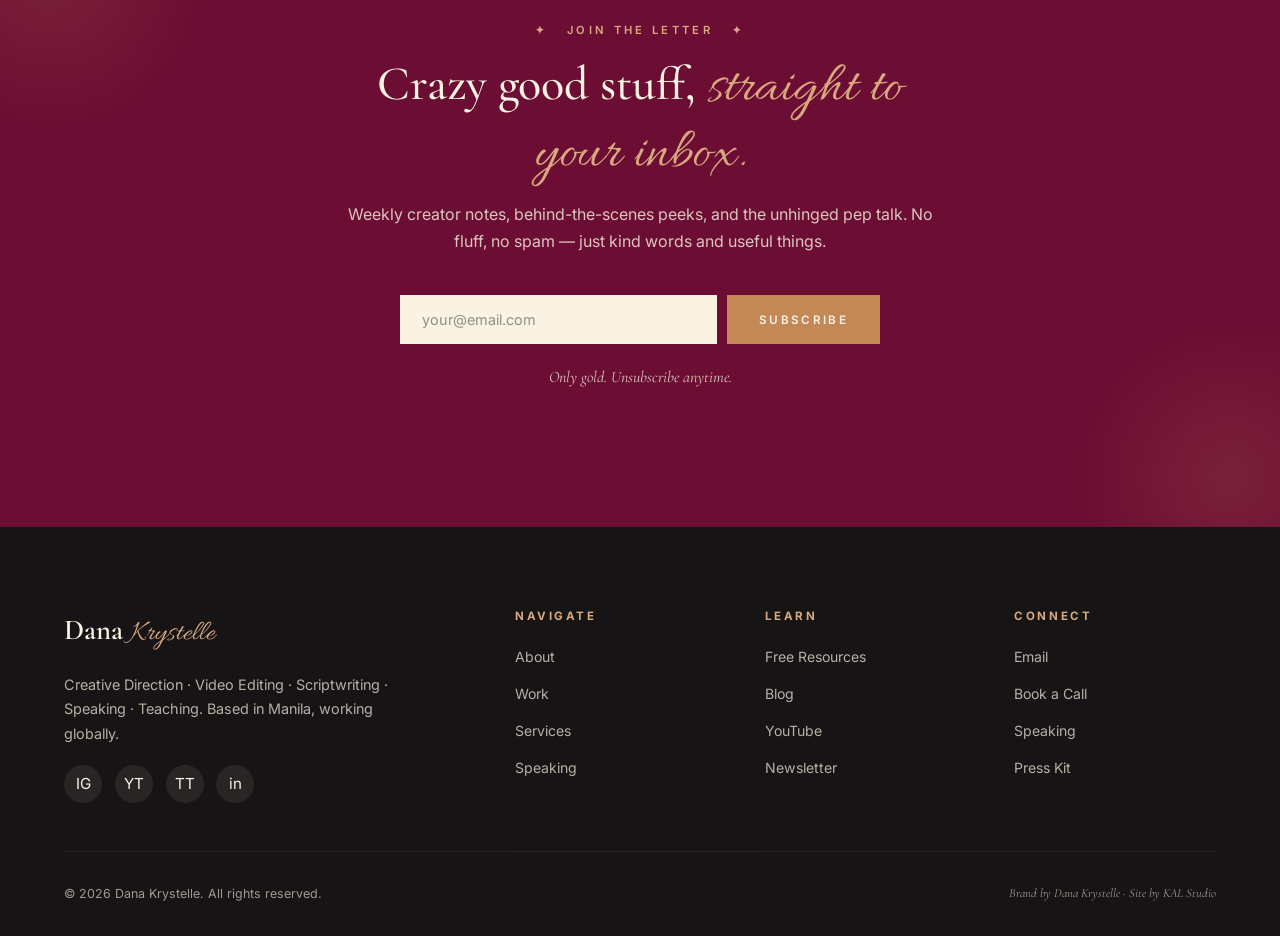
==== commit 182024e3: "Add files via upload" ====
--- a/index.html
+++ b/index.html
@@ -607,6 +607,7 @@
   border-radius: 4px;
   z-index: -1;
 }
+.welcome-photo-img { width: 100%; height: 100%; object-fit: cover; object-position: center 35%; border-radius: 4px; display: block; }
 .welcome-text { max-width: 580px; }
 .welcome h2 {
   font-family: var(--serif);
@@ -888,6 +889,7 @@
 }
 .speaker-photo {
   aspect-ratio: 3/4;
+  overflow: hidden;
   background: linear-gradient(135deg, var(--blood-deep), var(--blood));
   border-radius: 4px;
   display: flex;
@@ -899,6 +901,7 @@
   font-size: 2rem;
   position: relative;
 }
+.speaker-photo-img { position: absolute; inset: 0; width: 100%; height: 100%; object-fit: cover; }
 @media(max-width: 900px) {
   .speaker-grid { grid-template-columns: 1fr; gap: 3rem; }
   .speaker-banner { padding: 4rem 5vw; }
@@ -955,7 +958,7 @@
 <!-- WELCOME / ABOUT TEASER -->
 <section class="welcome">
   <div class="welcome-photo">
-    <div class="welcome-photo-bg">DK</div>
+    <img class="welcome-photo-img" src="[data-uri]" alt="Dana, seated at a studio shoot">
   </div>
   <div class="welcome-text fade-up">
     <div class="section-eyebrow">✦ &nbsp; About Dana &nbsp; ✦</div>
@@ -1051,7 +1054,7 @@
       </ul>
       <a href="speaking.html" class="btn btn-coffee">Book Me to Speak</a>
     </div>
-    <div class="speaker-photo">Dana on stage</div>
+    <div class="speaker-photo"><img class="speaker-photo-img" src="[data-uri]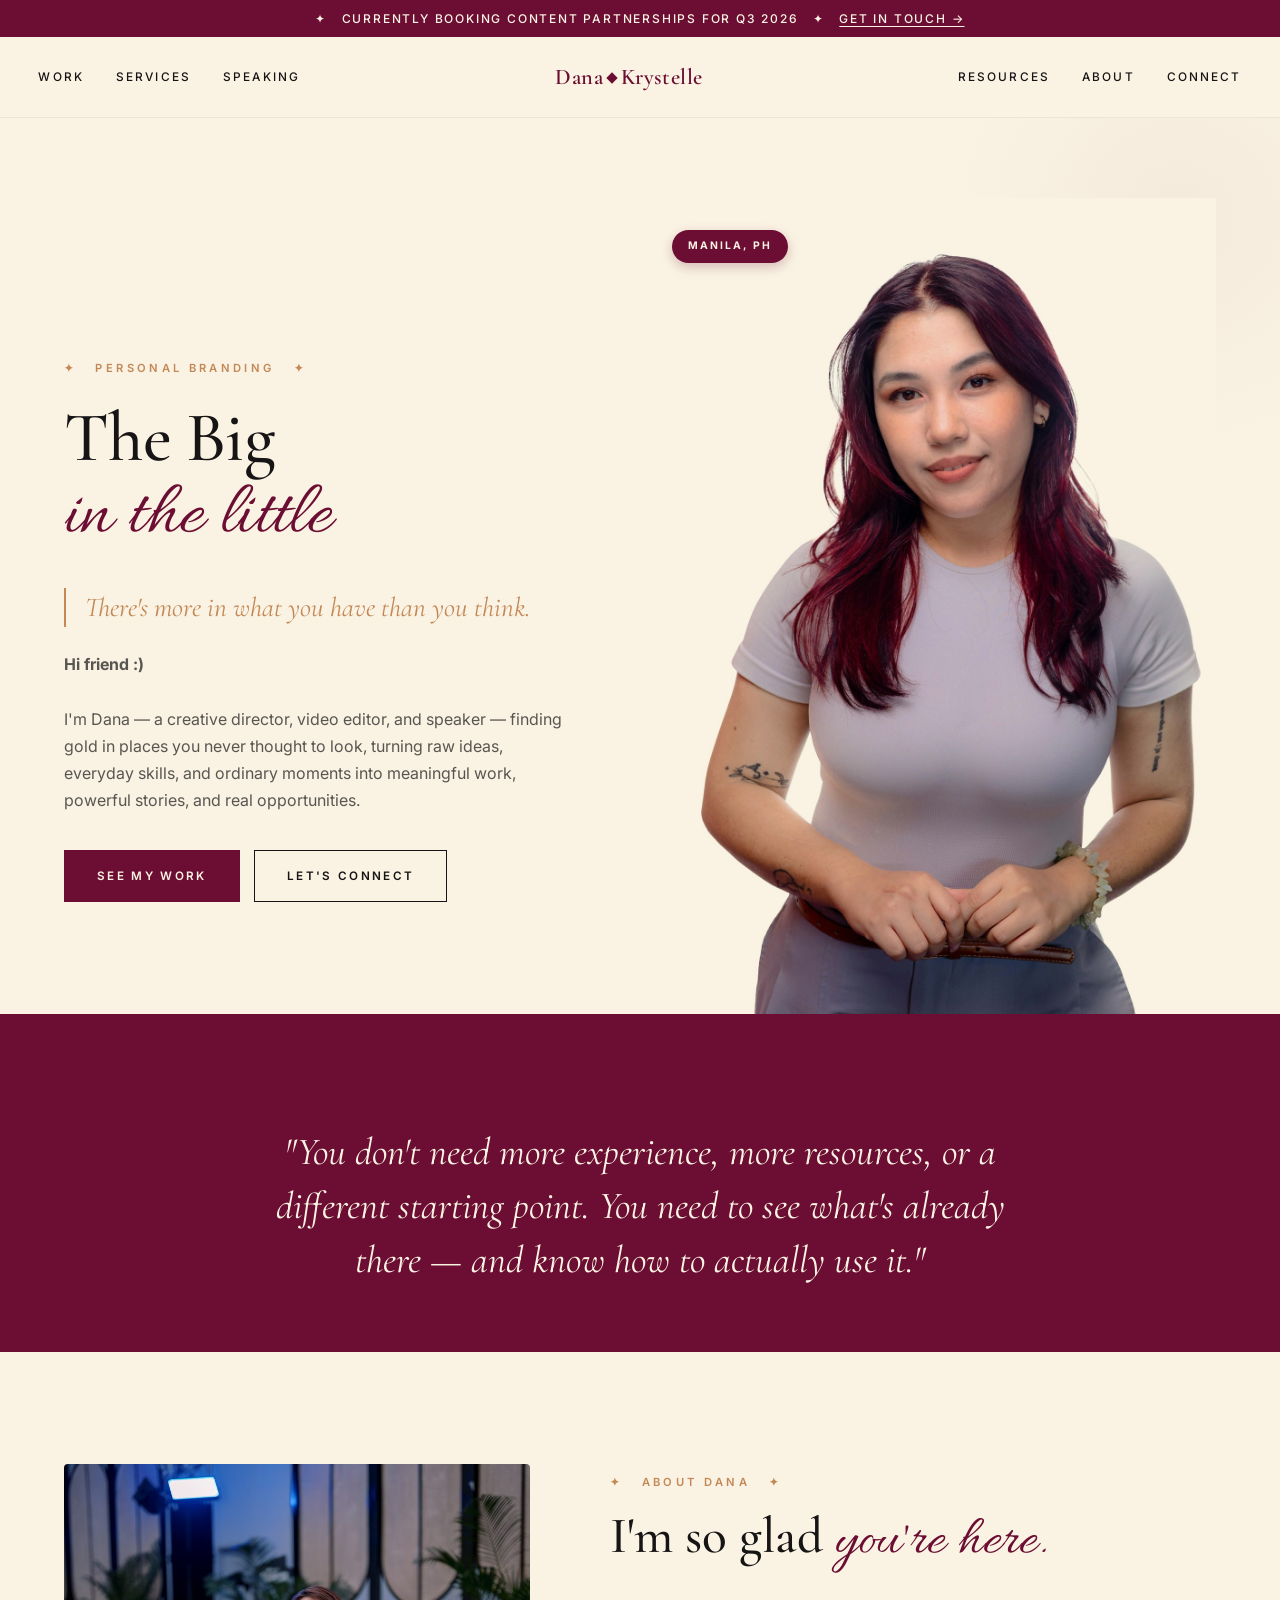
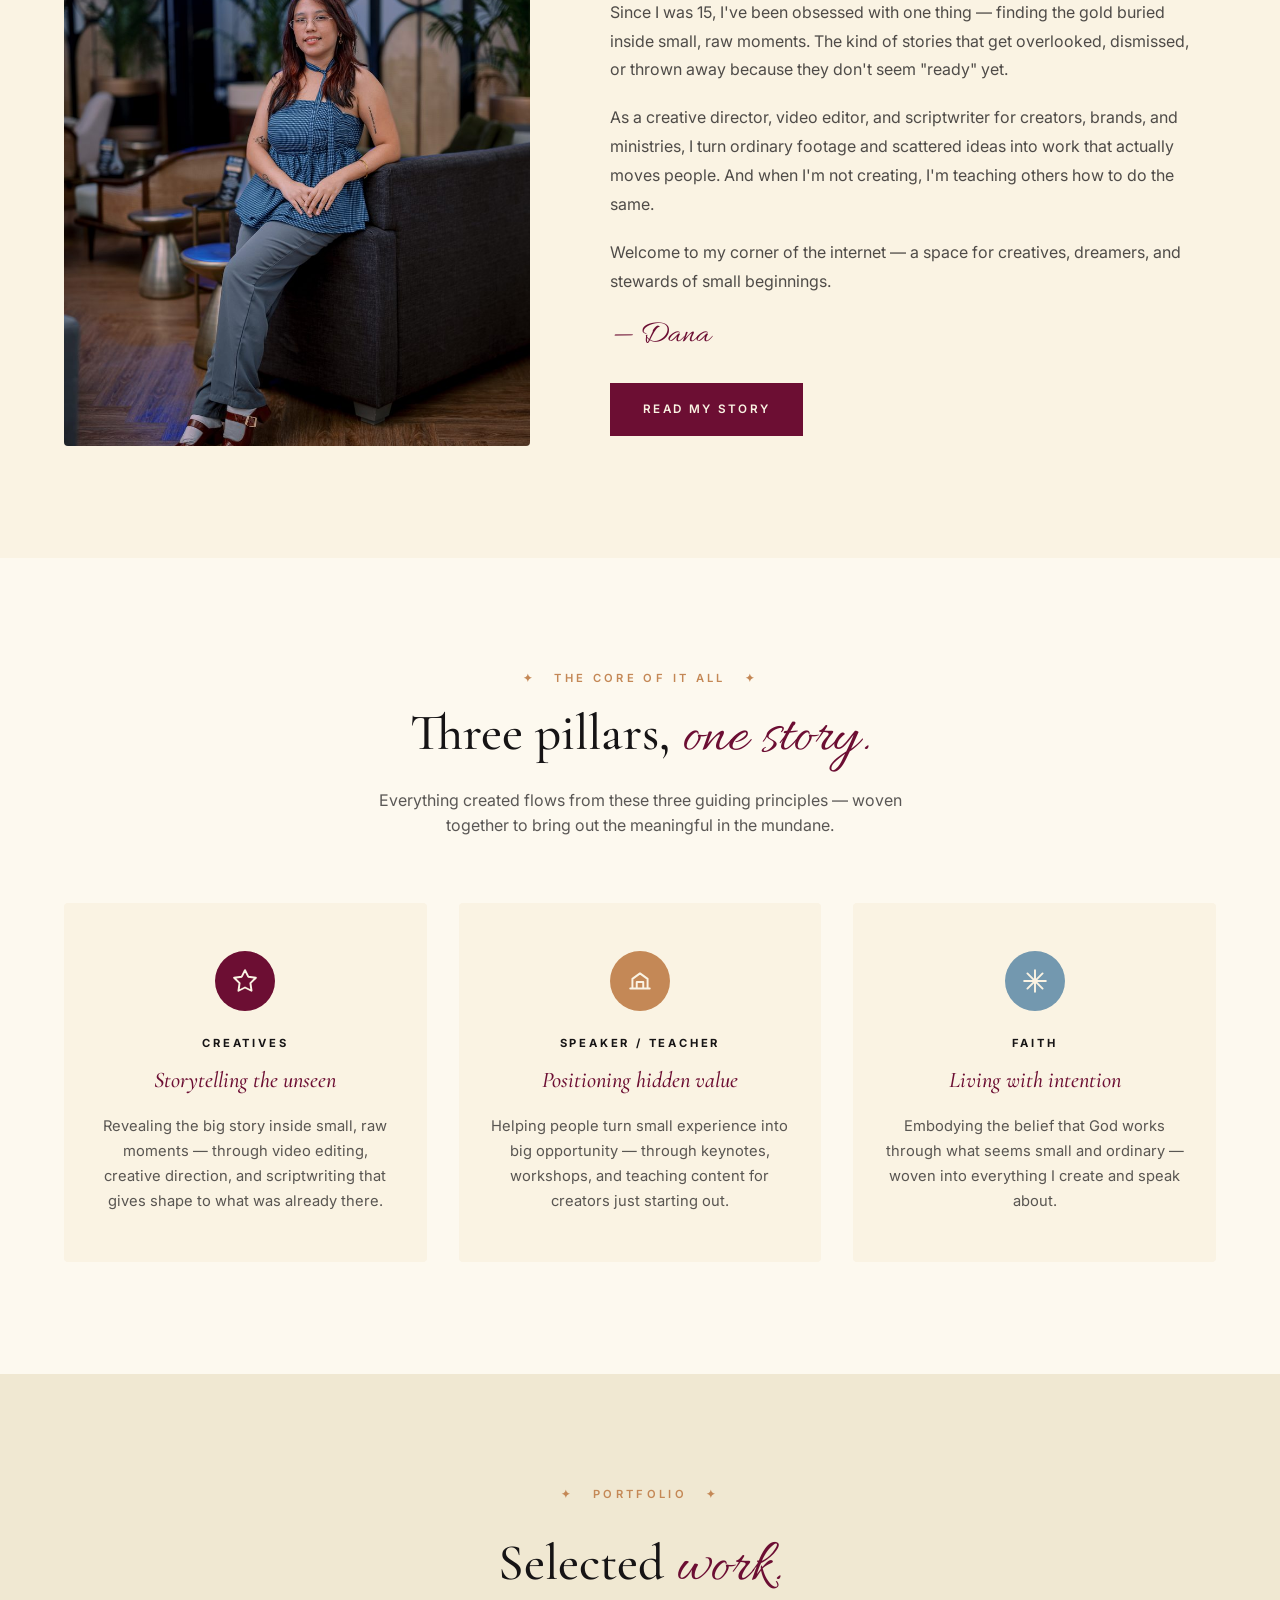
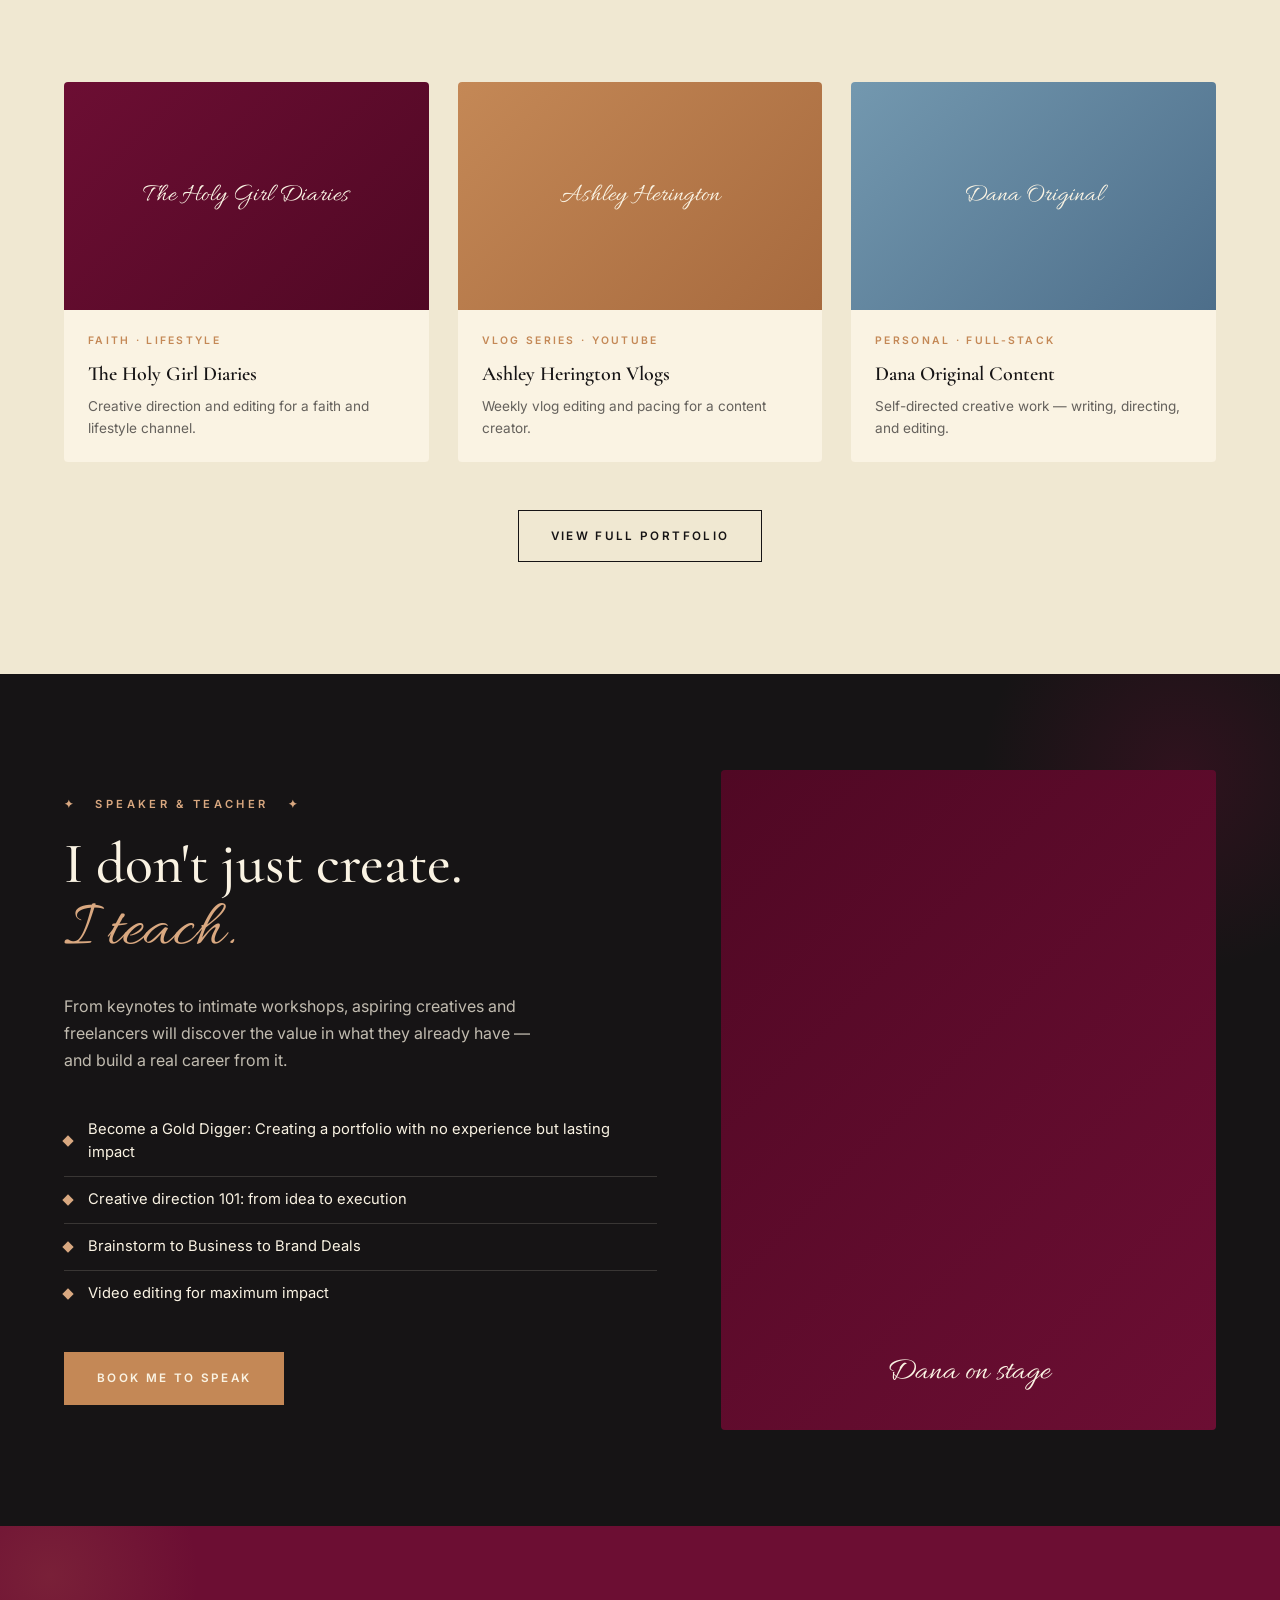
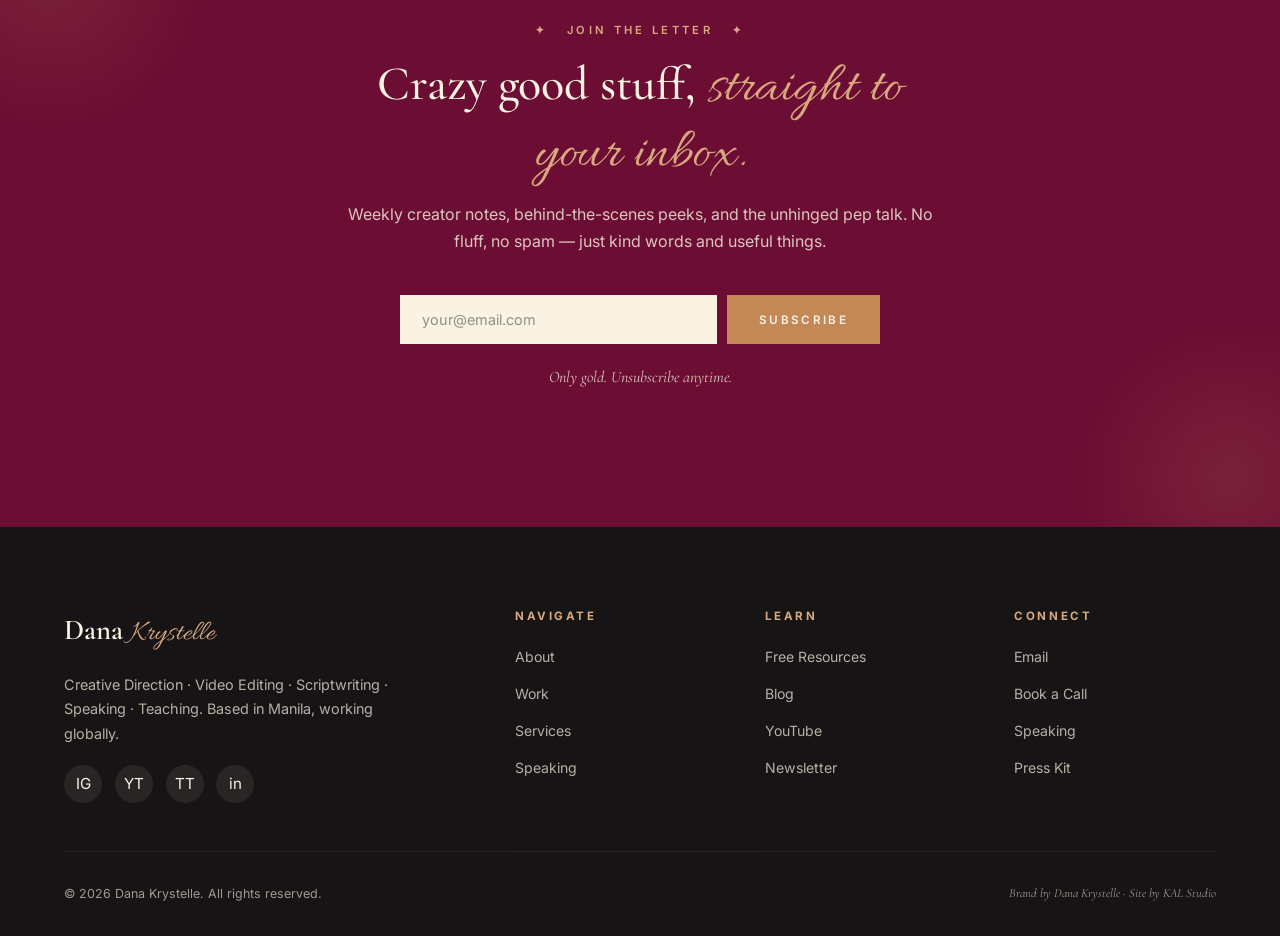
==== commit 4011b425: "Add files via upload" ====
--- a/index.html
+++ b/index.html
@@ -425,6 +425,47 @@
   transform: none;
 }
 
+
+
+
+
+/* ── CUSTOM CURSOR ── */
+*, *::before, *::after { cursor: none !important; }
+#cursor-ring {
+  position: fixed;
+  width: 36px; height: 36px;
+  border: 2px solid var(--coffee);
+  border-radius: 50%;
+  pointer-events: none;
+  z-index: 99999;
+  transform: translate(-50%, -50%);
+  transition: width 0.2s cubic-bezier(.25,.46,.45,.94),
+              height 0.2s cubic-bezier(.25,.46,.45,.94),
+              border-color 0.2s ease,
+              background 0.2s ease,
+              opacity 0.15s ease;
+  opacity: 0;
+}
+#cursor-dot {
+  position: fixed;
+  width: 7px; height: 7px;
+  background: var(--blood);
+  border-radius: 50%;
+  pointer-events: none;
+  z-index: 100000;
+  transform: translate(-50%, -50%);
+  transition: width 0.15s ease, height 0.15s ease, background 0.15s ease, opacity 0.15s ease;
+  opacity: 0;
+}
+body.cursor-hover #cursor-ring {
+  width: 48px; height: 48px;
+  border-color: var(--blood);
+  background: rgba(108,14,51,0.08);
+}
+body.cursor-hover #cursor-dot {
+  width: 5px; height: 5px;
+  background: var(--coffee);
+}
 </style>
 <style>
 /* ════════════ HERO ════════════ */
@@ -889,7 +930,6 @@
 }
 .speaker-photo {
   aspect-ratio: 3/4;
-  overflow: hidden;
   background: linear-gradient(135deg, var(--blood-deep), var(--blood));
   border-radius: 4px;
   display: flex;
@@ -901,7 +941,6 @@
   font-size: 2rem;
   position: relative;
 }
-.speaker-photo-img { position: absolute; inset: 0; width: 100%; height: 100%; object-fit: cover; }
 @media(max-width: 900px) {
   .speaker-grid { grid-template-columns: 1fr; gap: 3rem; }
   .speaker-banner { padding: 4rem 5vw; }
@@ -909,7 +948,8 @@
 </style>
 </head>
 <body>
-
+<div id="cursor-ring"></div>
+<div id="cursor-dot"></div>
 <!-- ANNOUNCEMENT BAR -->
 <div class="announce">
   ✦ &nbsp; Currently booking content partnerships for Q3 2026 &nbsp; ✦ &nbsp; <a href="contact.html">Get in touch →</a>
@@ -1054,7 +1094,7 @@
       </ul>
       <a href="speaking.html" class="btn btn-coffee">Book Me to Speak</a>
     </div>
-    <div class="speaker-photo"><img class="speaker-photo-img" src="[data-uri]" alt="Dana speaking on stage"></div>
+    <div class="speaker-photo">Dana on stage</div>
   </div>
 </section>
 
@@ -1130,5 +1170,69 @@
 document.querySelectorAll('.fade-up').forEach(el => observer.observe(el));
 
 </script>
+<script>
+
+  document.addEventListener('mouseover', function(e) {
+    if (e.target.closest('a,button,[role="button"],input,textarea,select,.btn'))
+      document.body.classList.add('cursor-hover');
+  });
+  document.addEventListener('mouseout', function(e) {
+    if (e.target.closest('a,button,[role="button"],input,textarea,select,.btn'))
+      document.body.classList.remove('cursor-hover');
+  });
+  document.addEventListener('mouseleave', function() { el.style.opacity = '0'; });
+  document.addEventListener('mouseenter', function() { el.style.opacity = '1'; });
+})();
+<script>
+
+  // Hover state
+  document.addEventListener('mouseover', function(e) {
+    if (e.target.closest('a, button, [role="button"], input, textarea, select, .btn')) {
+      document.body.classList.add('cursor-hover');
+    }
+  });
+  document.addEventListener('mouseout', function(e) {
+    if (e.target.closest('a, button, [role="button"], input, textarea, select, .btn')) {
+      document.body.classList.remove('cursor-hover');
+    }
+  });
+})();
+<script>
+// Custom cursor
+(function() {
+  var ring = document.getElementById('cursor-ring');
+  var dot  = document.getElementById('cursor-dot');
+  if (!ring || !dot) return;
+  var mx = 0, my = 0, rx = 0, ry = 0, raf;
+  function lerp(a, b, t) { return a + (b - a) * t; }
+  function tick() {
+    rx = lerp(rx, mx, 0.18);
+    ry = lerp(ry, my, 0.18);
+    ring.style.left = rx + 'px';
+    ring.style.top  = ry + 'px';
+    raf = requestAnimationFrame(tick);
+  }
+  document.addEventListener('mousemove', function(e) {
+    mx = e.clientX; my = e.clientY;
+    dot.style.left = mx + 'px';
+    dot.style.top  = my + 'px';
+    ring.style.opacity = '1';
+    dot.style.opacity  = '1';
+    if (!raf) tick();
+  });
+  document.addEventListener('mouseleave', function() {
+    ring.style.opacity = '0';
+    dot.style.opacity  = '0';
+  });
+  document.addEventListener('mouseover', function(e) {
+    if (e.target.closest('a,button,[role="button"],input,textarea,select,.btn'))
+      document.body.classList.add('cursor-hover');
+  });
+  document.addEventListener('mouseout', function(e) {
+    if (e.target.closest('a,button,[role="button"],input,textarea,select,.btn'))
+      document.body.classList.remove('cursor-hover');
+  });
+})();
+</script>
 </body>
 </html>
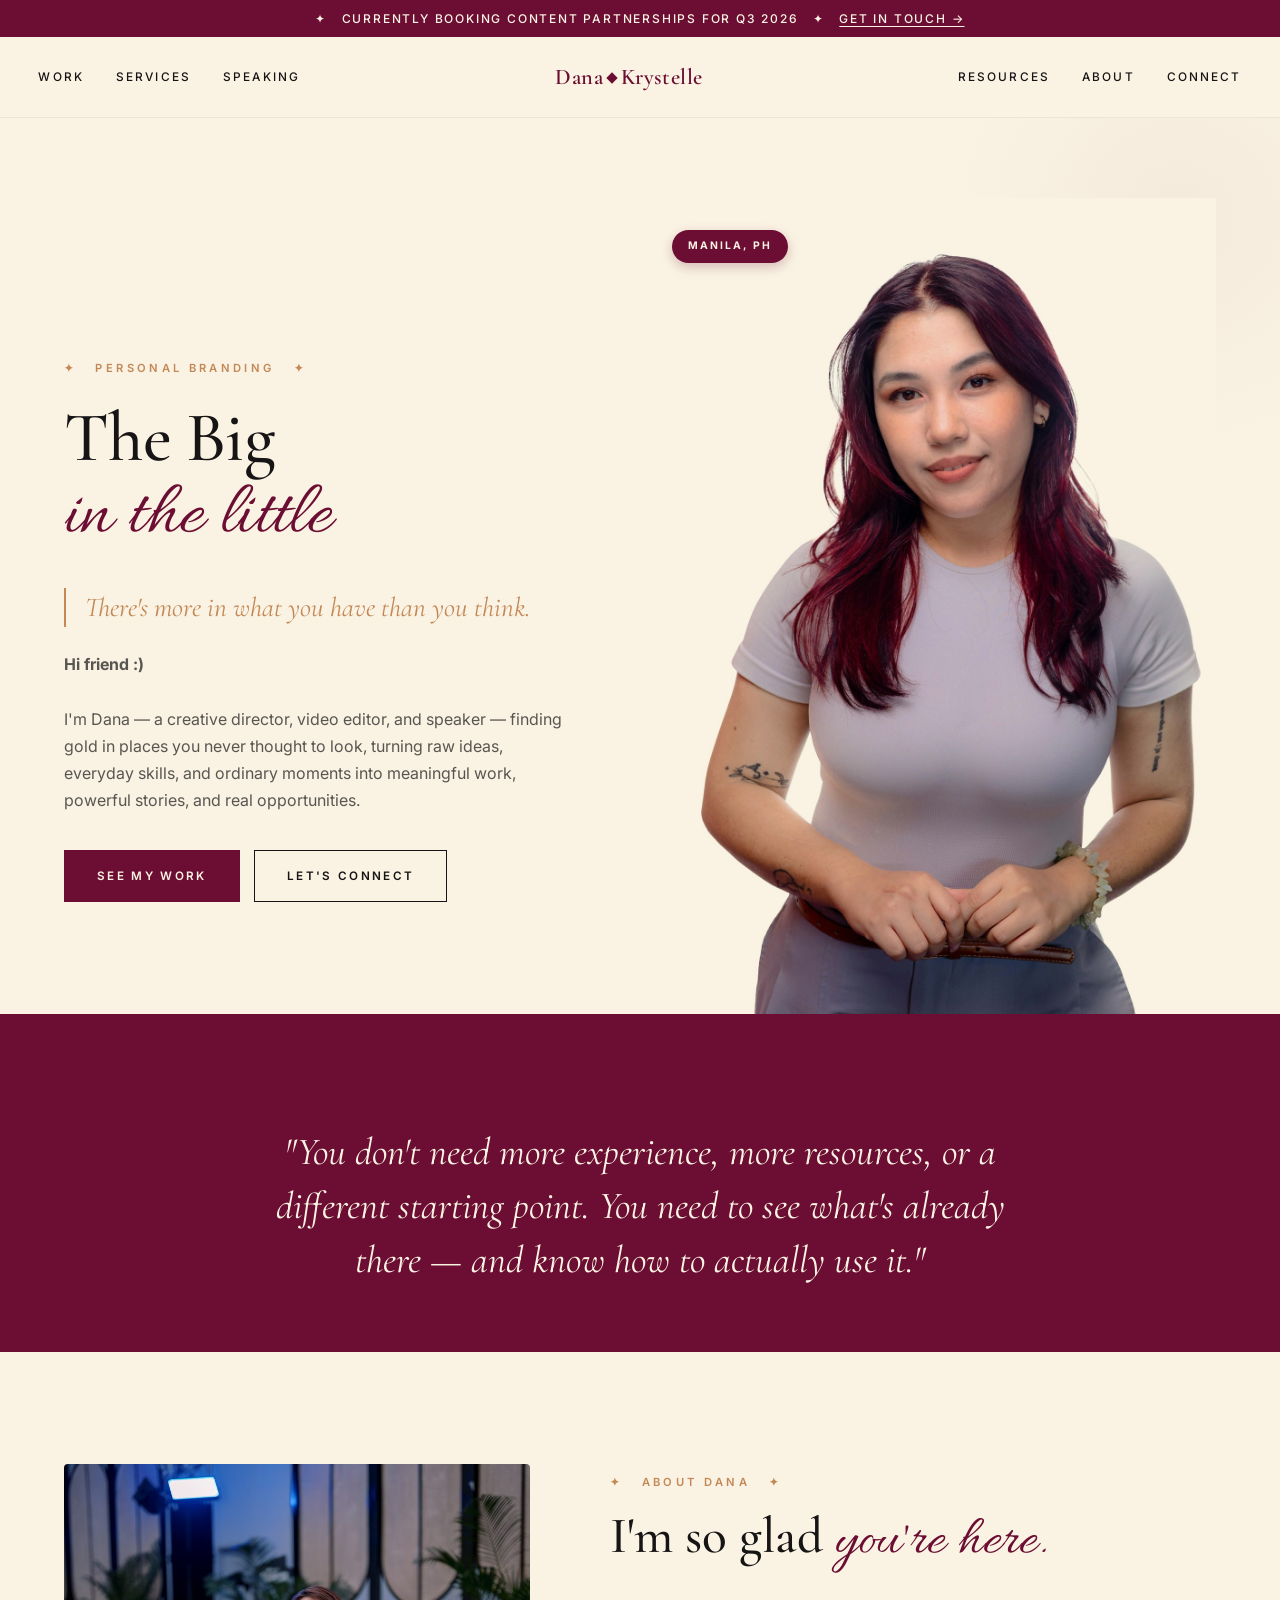
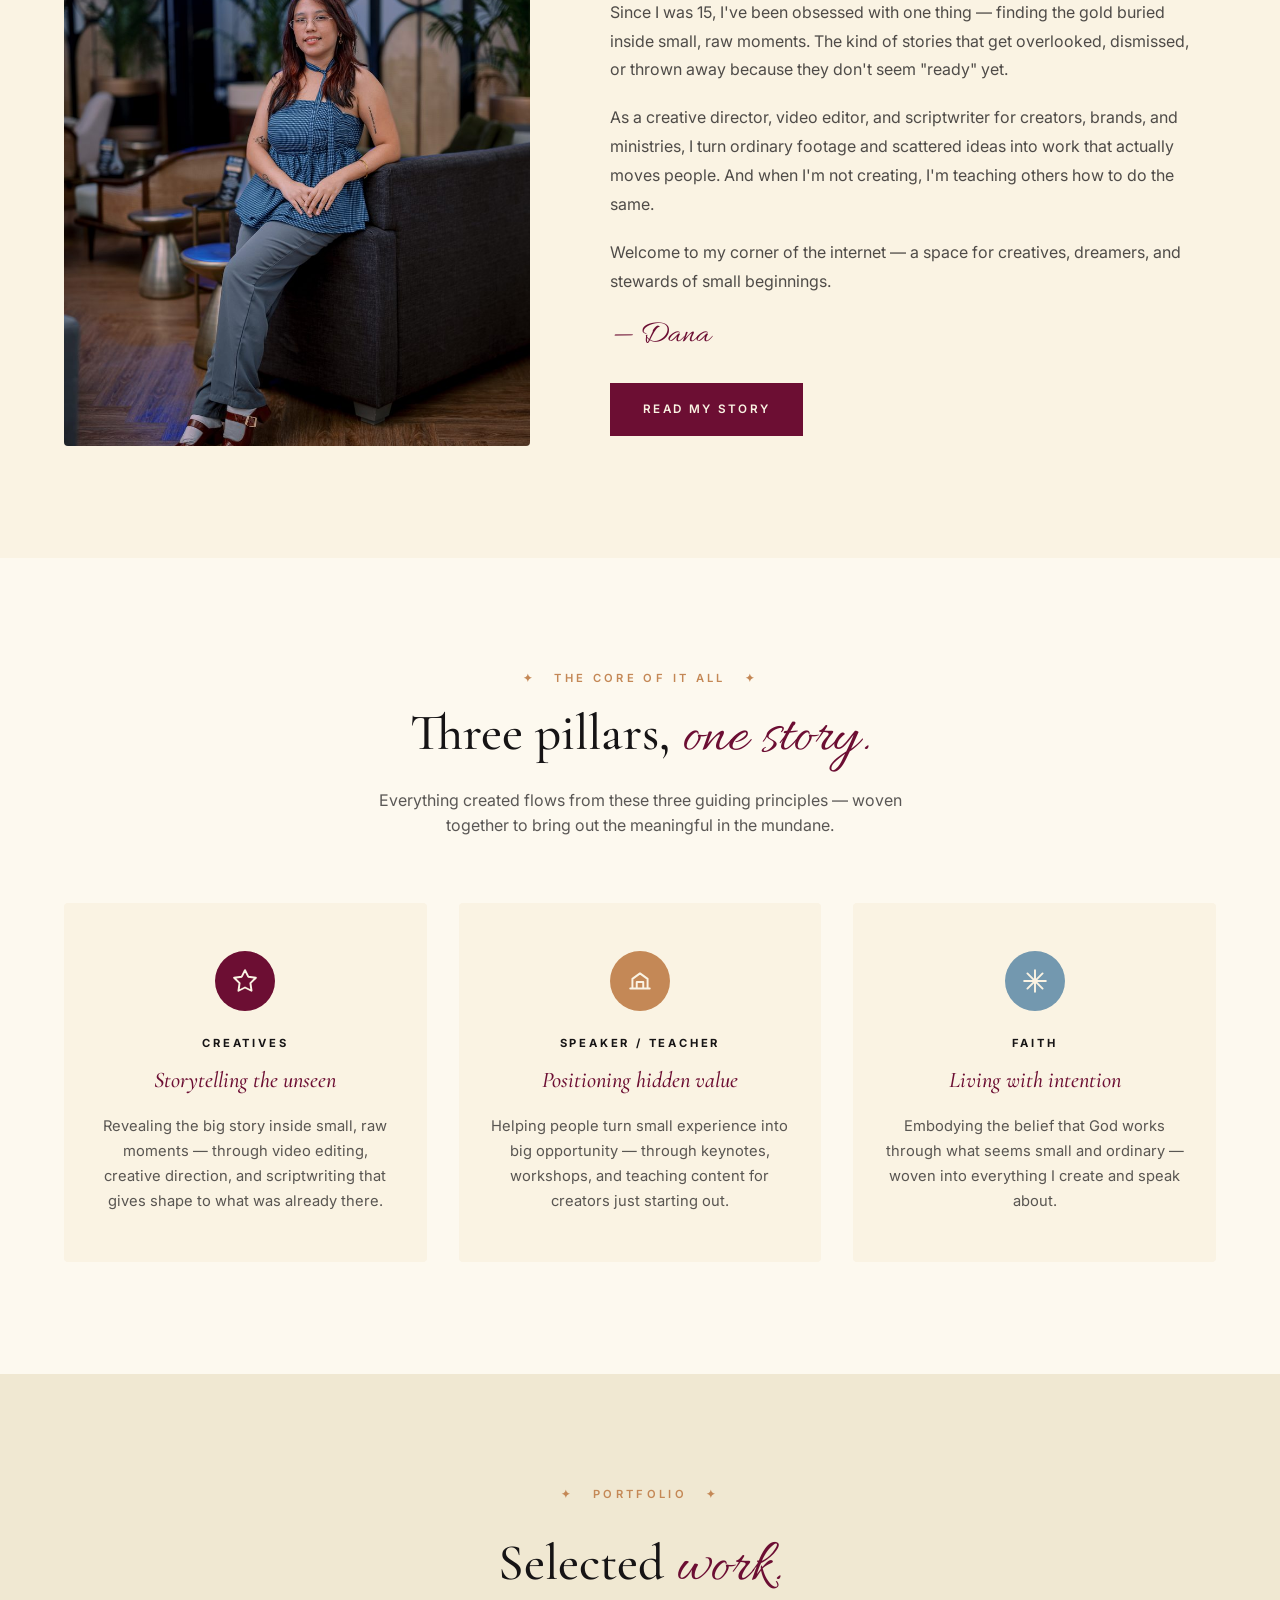
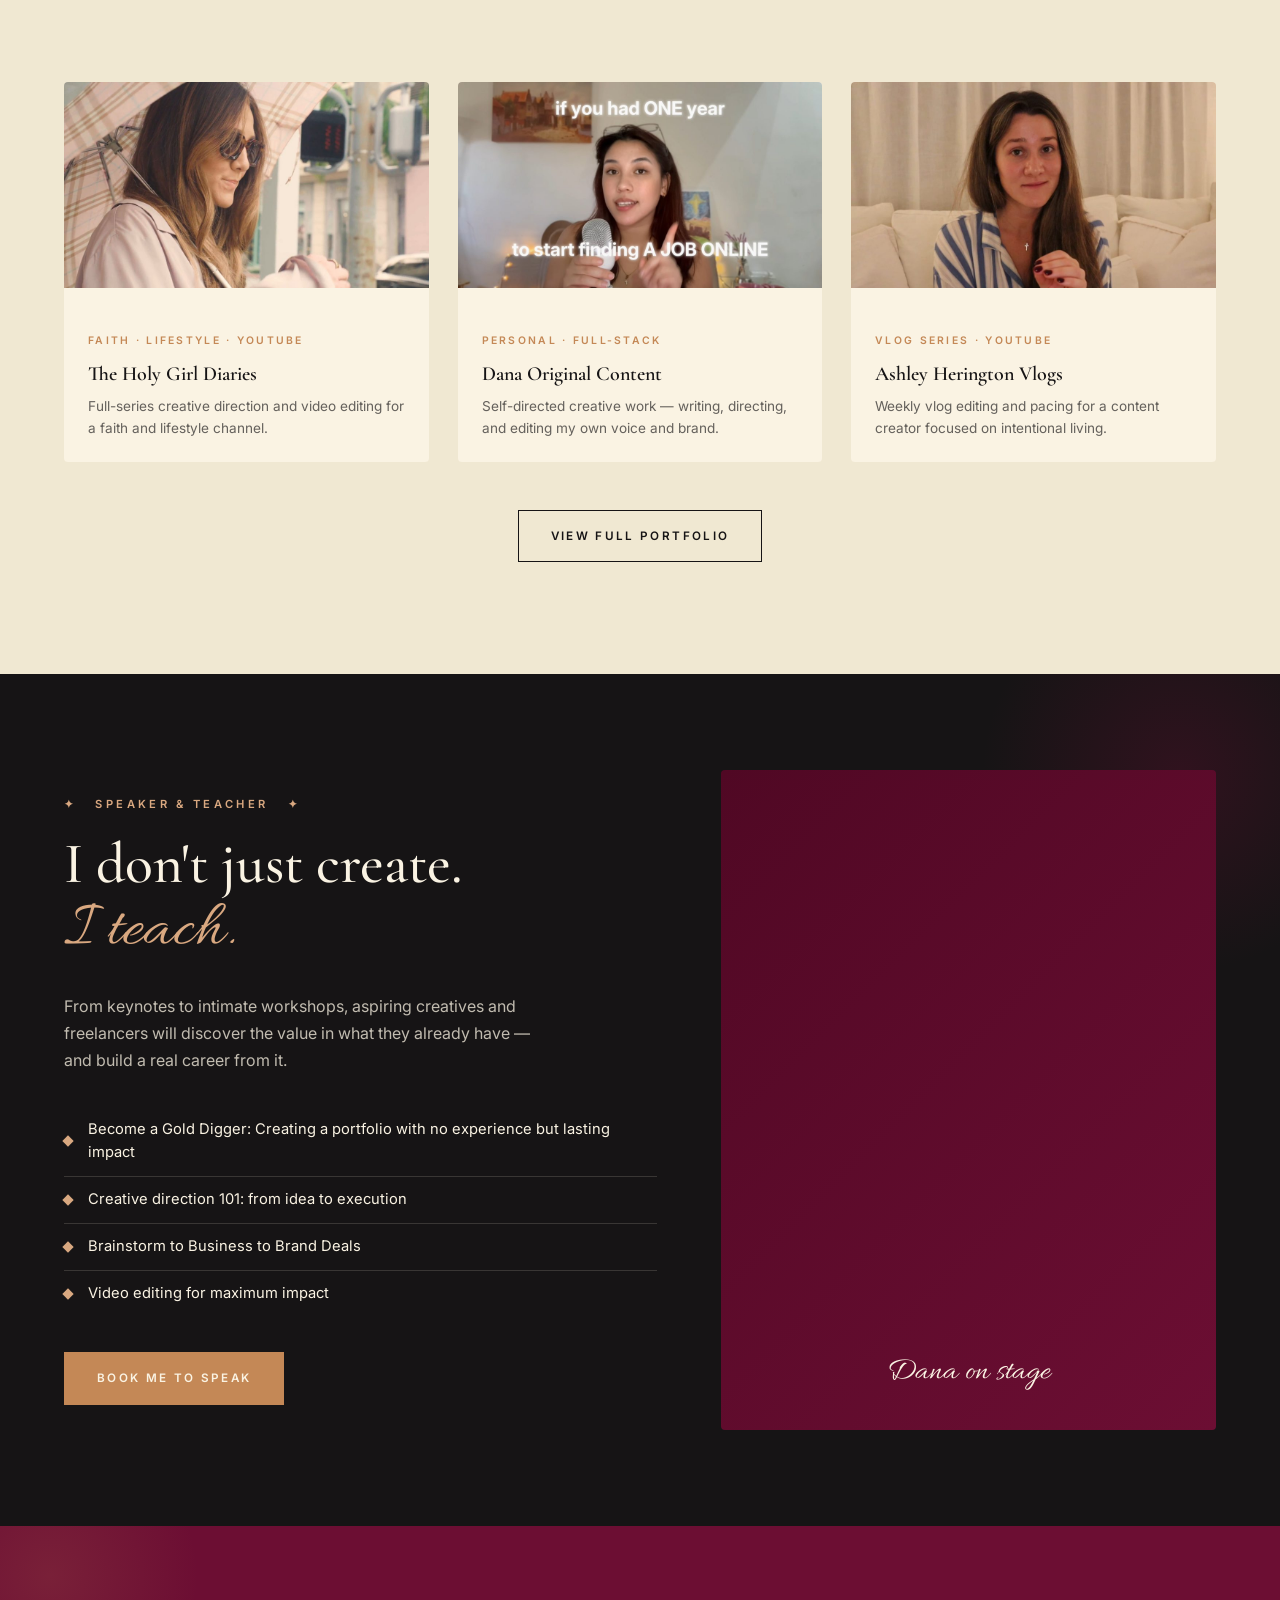
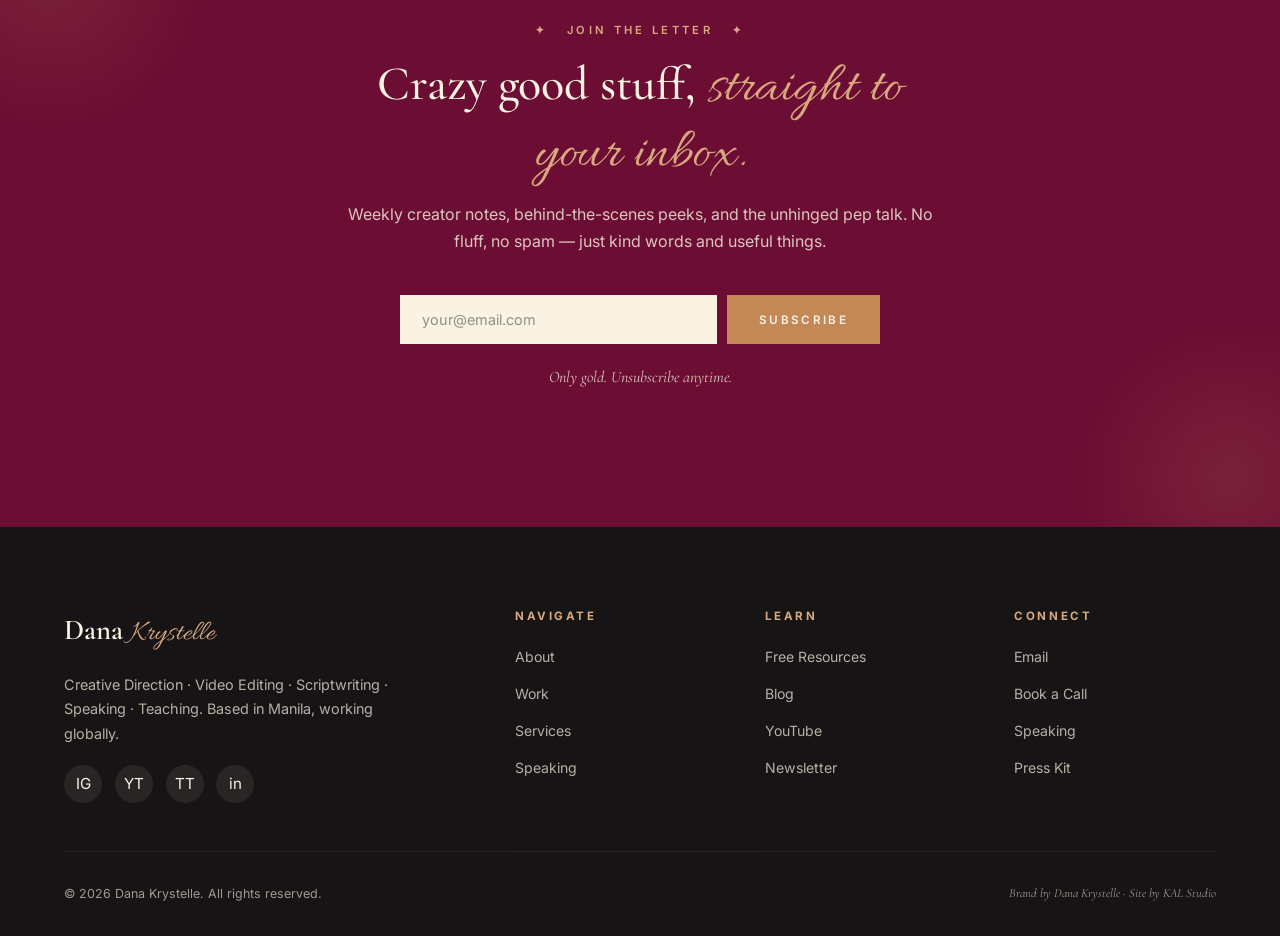
==== commit 95640973: "Update print statement from 'Hello' to 'Goodbye'" ====
--- a/index.html
+++ b/index.html
@@ -428,44 +428,6 @@
 
 
 
-
-/* ── CUSTOM CURSOR ── */
-*, *::before, *::after { cursor: none !important; }
-#cursor-ring {
-  position: fixed;
-  width: 36px; height: 36px;
-  border: 2px solid var(--coffee);
-  border-radius: 50%;
-  pointer-events: none;
-  z-index: 99999;
-  transform: translate(-50%, -50%);
-  transition: width 0.2s cubic-bezier(.25,.46,.45,.94),
-              height 0.2s cubic-bezier(.25,.46,.45,.94),
-              border-color 0.2s ease,
-              background 0.2s ease,
-              opacity 0.15s ease;
-  opacity: 0;
-}
-#cursor-dot {
-  position: fixed;
-  width: 7px; height: 7px;
-  background: var(--blood);
-  border-radius: 50%;
-  pointer-events: none;
-  z-index: 100000;
-  transform: translate(-50%, -50%);
-  transition: width 0.15s ease, height 0.15s ease, background 0.15s ease, opacity 0.15s ease;
-  opacity: 0;
-}
-body.cursor-hover #cursor-ring {
-  width: 48px; height: 48px;
-  border-color: var(--blood);
-  background: rgba(108,14,51,0.08);
-}
-body.cursor-hover #cursor-dot {
-  width: 5px; height: 5px;
-  background: var(--coffee);
-}
 </style>
 <style>
 /* ════════════ HERO ════════════ */
@@ -948,8 +910,6 @@
 </style>
 </head>
 <body>
-<div id="cursor-ring"></div>
-<div id="cursor-dot"></div>
 <!-- ANNOUNCEMENT BAR -->
 <div class="announce">
   ✦ &nbsp; Currently booking content partnerships for Q3 2026 &nbsp; ✦ &nbsp; <a href="contact.html">Get in touch →</a>
@@ -1050,27 +1010,27 @@
   </div>
   <div class="work-grid-preview">
     <a href="work.html" class="work-card fade-up">
-      <div class="work-thumb"><div class="work-thumb-img wt1">The Holy Girl Diaries</div></div>
+      <div class="work-thumb"><img src="[data-uri]" alt="The Holy Girl Diaries thumbnail"></div>
       <div class="work-info">
-        <div class="work-tag">Faith · Lifestyle</div>
+        <div class="work-tag">Faith · Lifestyle · YouTube</div>
         <h3>The Holy Girl Diaries</h3>
-        <p>Creative direction and editing for a faith and lifestyle channel.</p>
+        <p>Full-series creative direction and video editing for a faith and lifestyle channel.</p>
+      </div>
+    </a>
+    <a href="#" class="work-card fade-up">
+      <div class="work-thumb"><img src="[data-uri]" alt="Dana Original Content thumbnail"></div>
+      <div class="work-info">
+        <div class="work-tag">Personal · Full-Stack</div>
+        <h3>Dana Original Content</h3>
+        <p>Self-directed creative work — writing, directing, and editing my own voice and brand.</p>
       </div>
     </a>
     <a href="work.html" class="work-card fade-up">
-      <div class="work-thumb"><div class="work-thumb-img wt2">Ashley Herington</div></div>
+      <div class="work-thumb"><img src="[data-uri]" alt="Ashley Herington Vlogs thumbnail"></div>
       <div class="work-info">
         <div class="work-tag">Vlog Series · YouTube</div>
         <h3>Ashley Herington Vlogs</h3>
-        <p>Weekly vlog editing and pacing for a content creator.</p>
-      </div>
-    </a>
-    <a href="work.html" class="work-card fade-up">
-      <div class="work-thumb"><div class="work-thumb-img wt3">Dana Original</div></div>
-      <div class="work-info">
-        <div class="work-tag">Personal · Full-Stack</div>
-        <h3>Dana Original Content</h3>
-        <p>Self-directed creative work — writing, directing, and editing.</p>
+        <p>Weekly vlog editing and pacing for a content creator focused on intentional living.</p>
       </div>
     </a>
   </div>
@@ -1170,69 +1130,5 @@
 document.querySelectorAll('.fade-up').forEach(el => observer.observe(el));
 
 </script>
-<script>
-
-  document.addEventListener('mouseover', function(e) {
-    if (e.target.closest('a,button,[role="button"],input,textarea,select,.btn'))
-      document.body.classList.add('cursor-hover');
-  });
-  document.addEventListener('mouseout', function(e) {
-    if (e.target.closest('a,button,[role="button"],input,textarea,select,.btn'))
-      document.body.classList.remove('cursor-hover');
-  });
-  document.addEventListener('mouseleave', function() { el.style.opacity = '0'; });
-  document.addEventListener('mouseenter', function() { el.style.opacity = '1'; });
-})();
-<script>
-
-  // Hover state
-  document.addEventListener('mouseover', function(e) {
-    if (e.target.closest('a, button, [role="button"], input, textarea, select, .btn')) {
-      document.body.classList.add('cursor-hover');
-    }
-  });
-  document.addEventListener('mouseout', function(e) {
-    if (e.target.closest('a, button, [role="button"], input, textarea, select, .btn')) {
-      document.body.classList.remove('cursor-hover');
-    }
-  });
-})();
-<script>
-// Custom cursor
-(function() {
-  var ring = document.getElementById('cursor-ring');
-  var dot  = document.getElementById('cursor-dot');
-  if (!ring || !dot) return;
-  var mx = 0, my = 0, rx = 0, ry = 0, raf;
-  function lerp(a, b, t) { return a + (b - a) * t; }
-  function tick() {
-    rx = lerp(rx, mx, 0.18);
-    ry = lerp(ry, my, 0.18);
-    ring.style.left = rx + 'px';
-    ring.style.top  = ry + 'px';
-    raf = requestAnimationFrame(tick);
-  }
-  document.addEventListener('mousemove', function(e) {
-    mx = e.clientX; my = e.clientY;
-    dot.style.left = mx + 'px';
-    dot.style.top  = my + 'px';
-    ring.style.opacity = '1';
-    dot.style.opacity  = '1';
-    if (!raf) tick();
-  });
-  document.addEventListener('mouseleave', function() {
-    ring.style.opacity = '0';
-    dot.style.opacity  = '0';
-  });
-  document.addEventListener('mouseover', function(e) {
-    if (e.target.closest('a,button,[role="button"],input,textarea,select,.btn'))
-      document.body.classList.add('cursor-hover');
-  });
-  document.addEventListener('mouseout', function(e) {
-    if (e.target.closest('a,button,[role="button"],input,textarea,select,.btn'))
-      document.body.classList.remove('cursor-hover');
-  });
-})();
-</script>
 </body>
 </html>
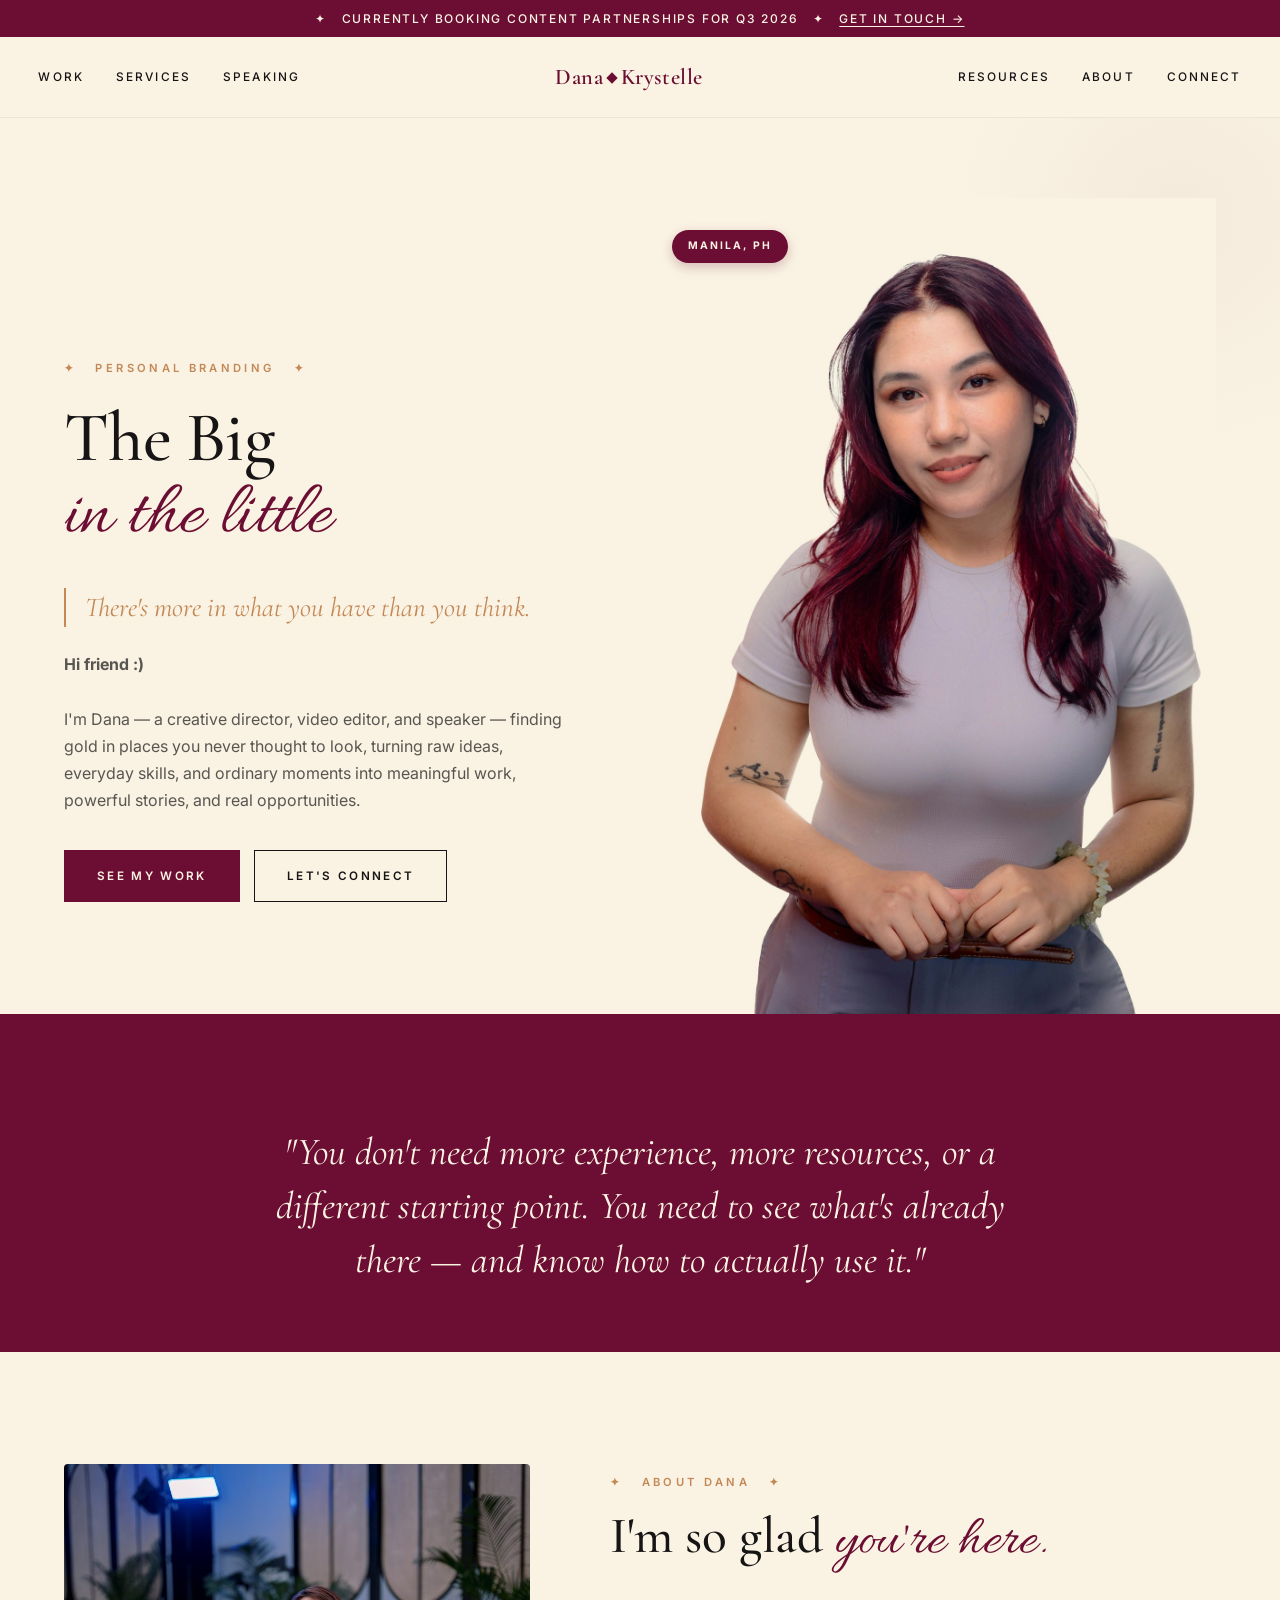
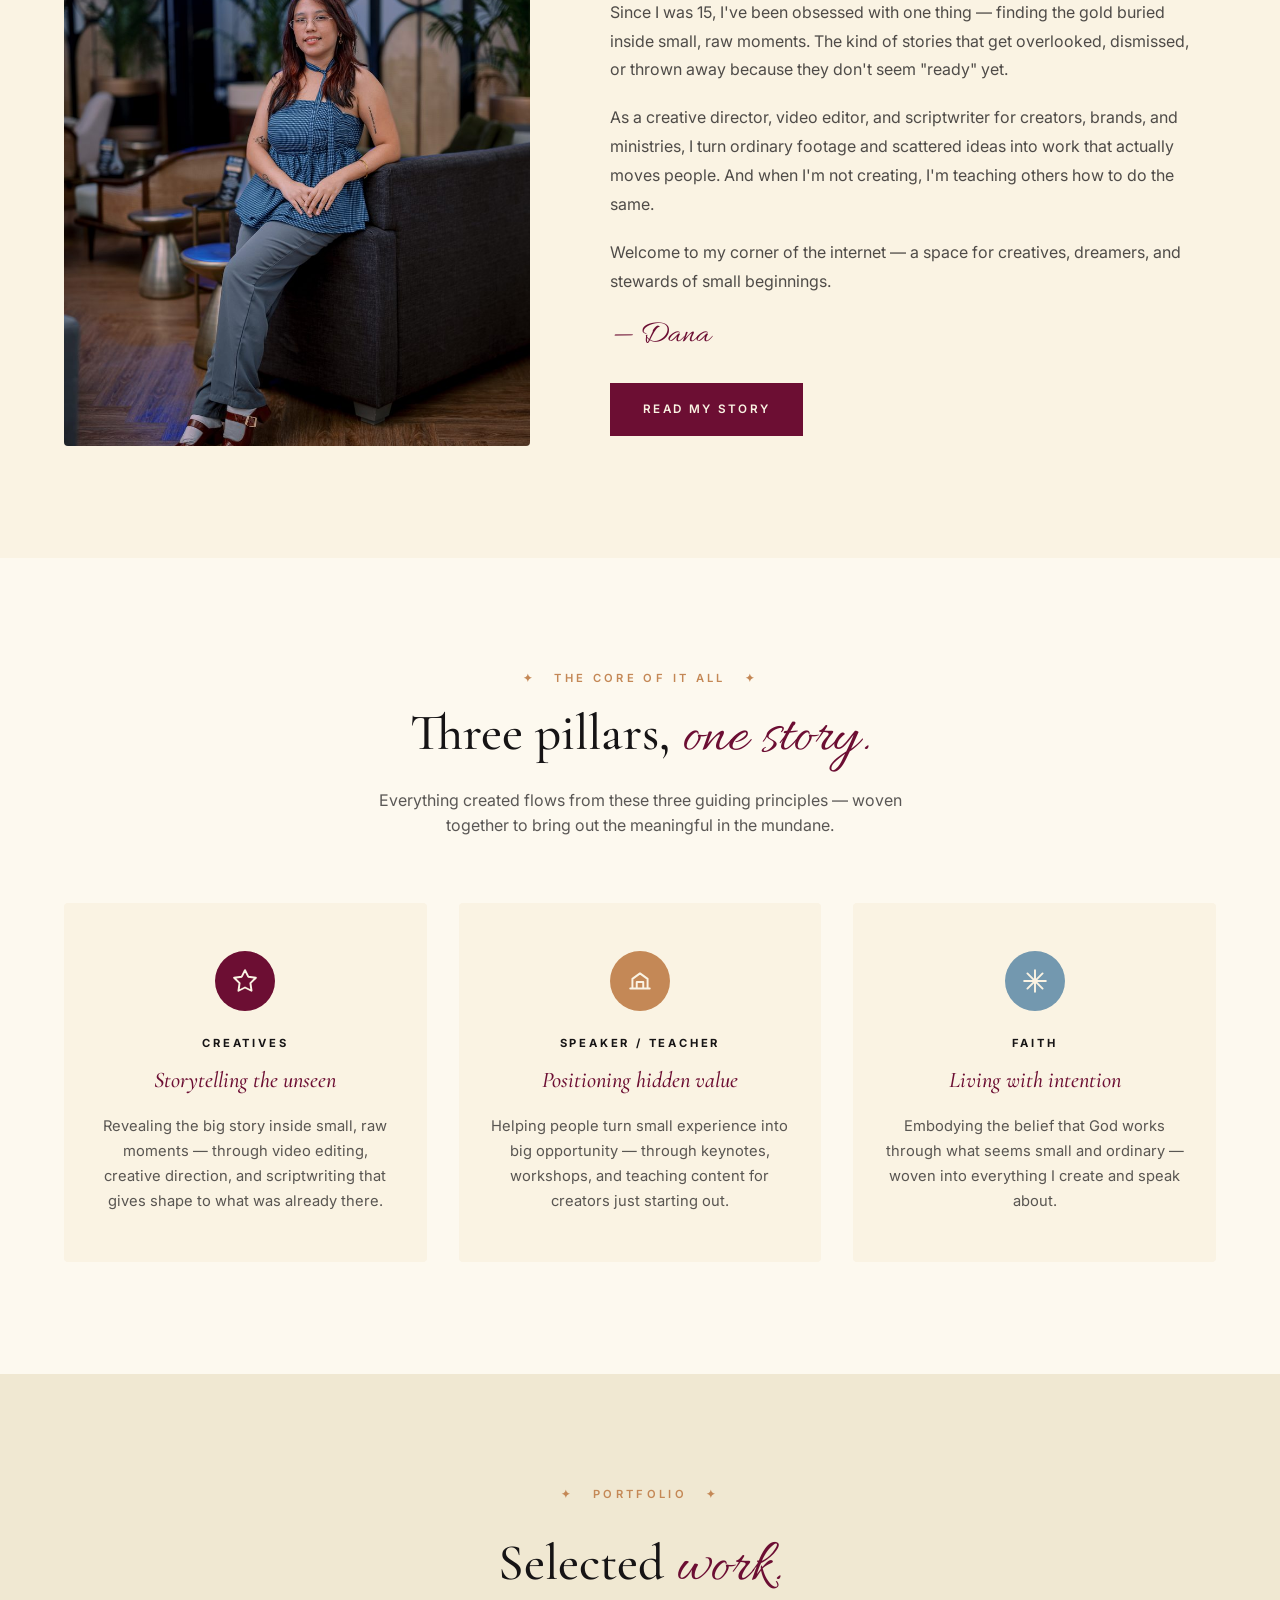
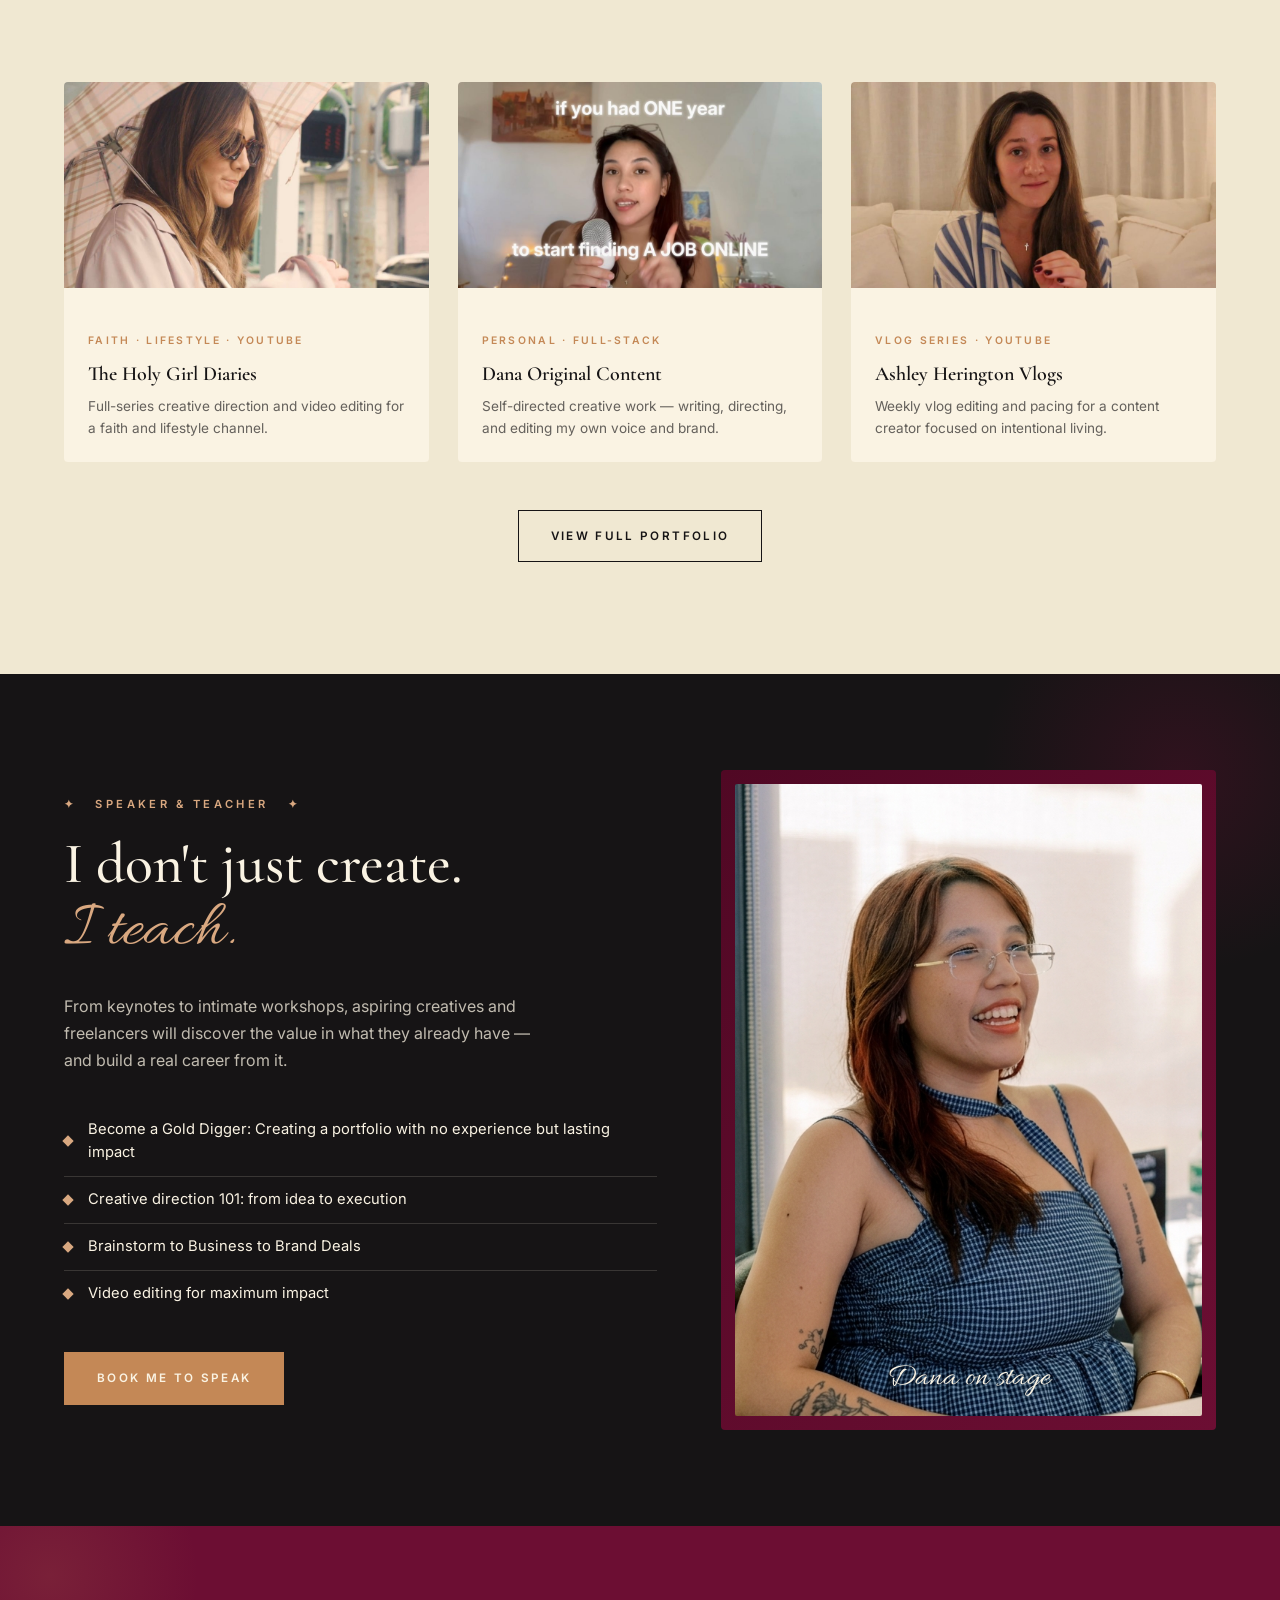
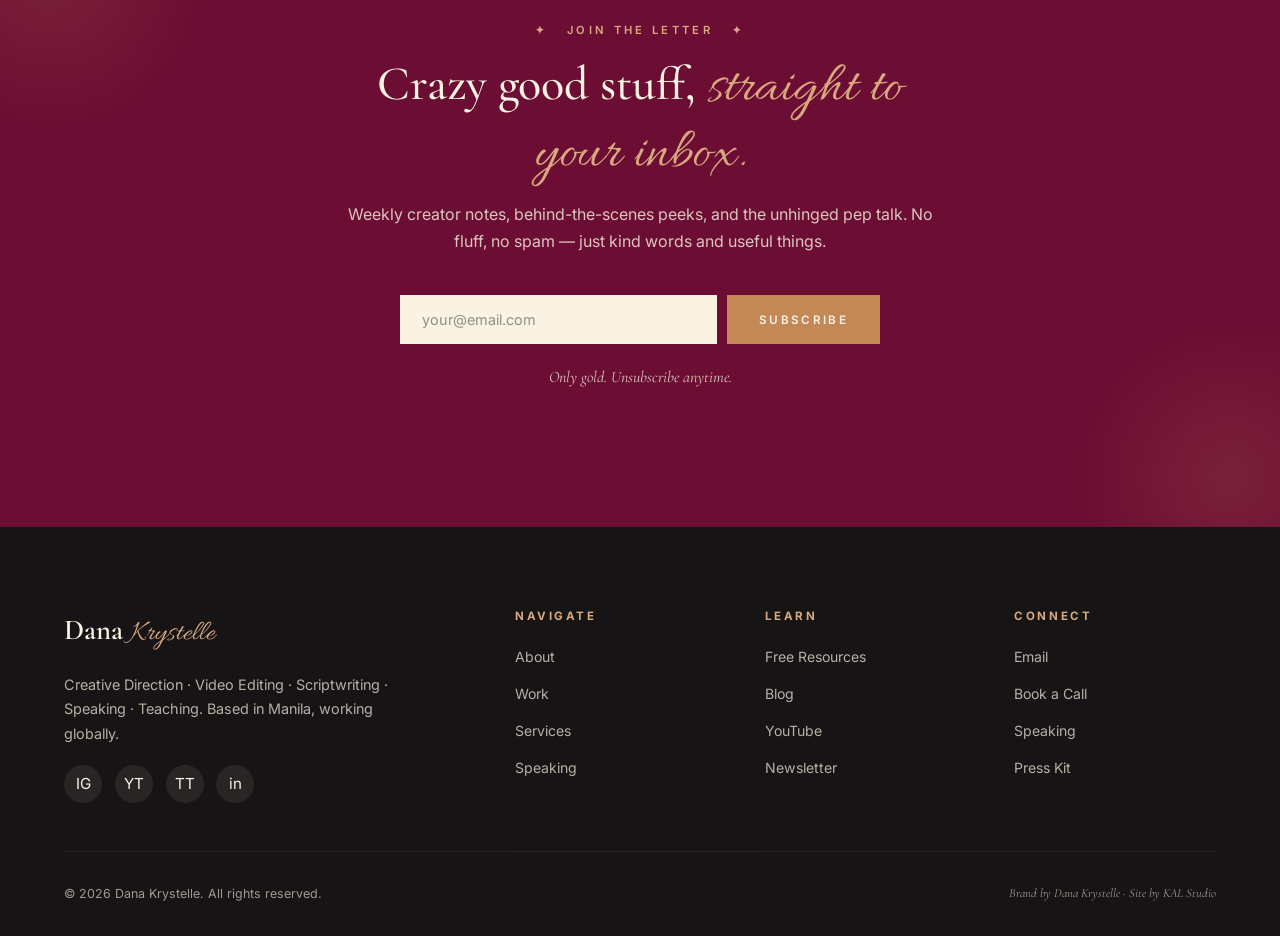
==== commit 2cba291e: "Update speaker photo section and social links" ====
--- a/index.html
+++ b/index.html
@@ -897,11 +897,27 @@
   display: flex;
   align-items: flex-end;
   justify-content: center;
-  padding: 2rem;
+  padding: 14px;
   font-family: var(--script);
   color: var(--linen);
   font-size: 2rem;
   position: relative;
+  overflow: hidden;
+}
+.speaker-photo img {
+  width: 100%;
+  height: 100%;
+  object-fit: cover;
+  border-radius: 2px;
+  display: block;
+}
+.speaker-photo span {
+  position: absolute;
+  left: 50%;
+  bottom: 1.6rem;
+  transform: translateX(-50%);
+  z-index: 2;
+  text-shadow: 0 2px 12px rgba(0, 0, 0, 0.55);
 }
 @media(max-width: 900px) {
   .speaker-grid { grid-template-columns: 1fr; gap: 3rem; }
@@ -1054,7 +1070,7 @@
       </ul>
       <a href="speaking.html" class="btn btn-coffee">Book Me to Speak</a>
     </div>
-    <div class="speaker-photo">Dana on stage</div>
+    <div class="speaker-photo"><img src="images/dana-teaching.png" alt="Dana Krystelle speaking on stage"><span class="script">Dana on stage</span></div>
   </div>
 </section>
 
@@ -1079,7 +1095,7 @@
       <h3>Dana <span class="script">Krystelle</span></h3>
       <p>Creative Direction · Video Editing · Scriptwriting · Speaking · Teaching. Based in Manila, working globally.</p>
       <div class="footer-social">
-        <a href="#">IG</a><a href="#">YT</a><a href="#">TT</a><a href="#">in</a>
+        <a href="https://www.instagram.com/danakrystelle/" target="_blank" rel="noopener">IG</a><a href="https://www.youtube.com/@danakrystelleyt" target="_blank" rel="noopener">YT</a><a href="https://www.tiktok.com/@dana.krystelle" target="_blank" rel="noopener">TT</a><a href="https://www.linkedin.com/in/danakrystelle/" target="_blank" rel="noopener">in</a>
       </div>
     </div>
     <div class="footer-col">
